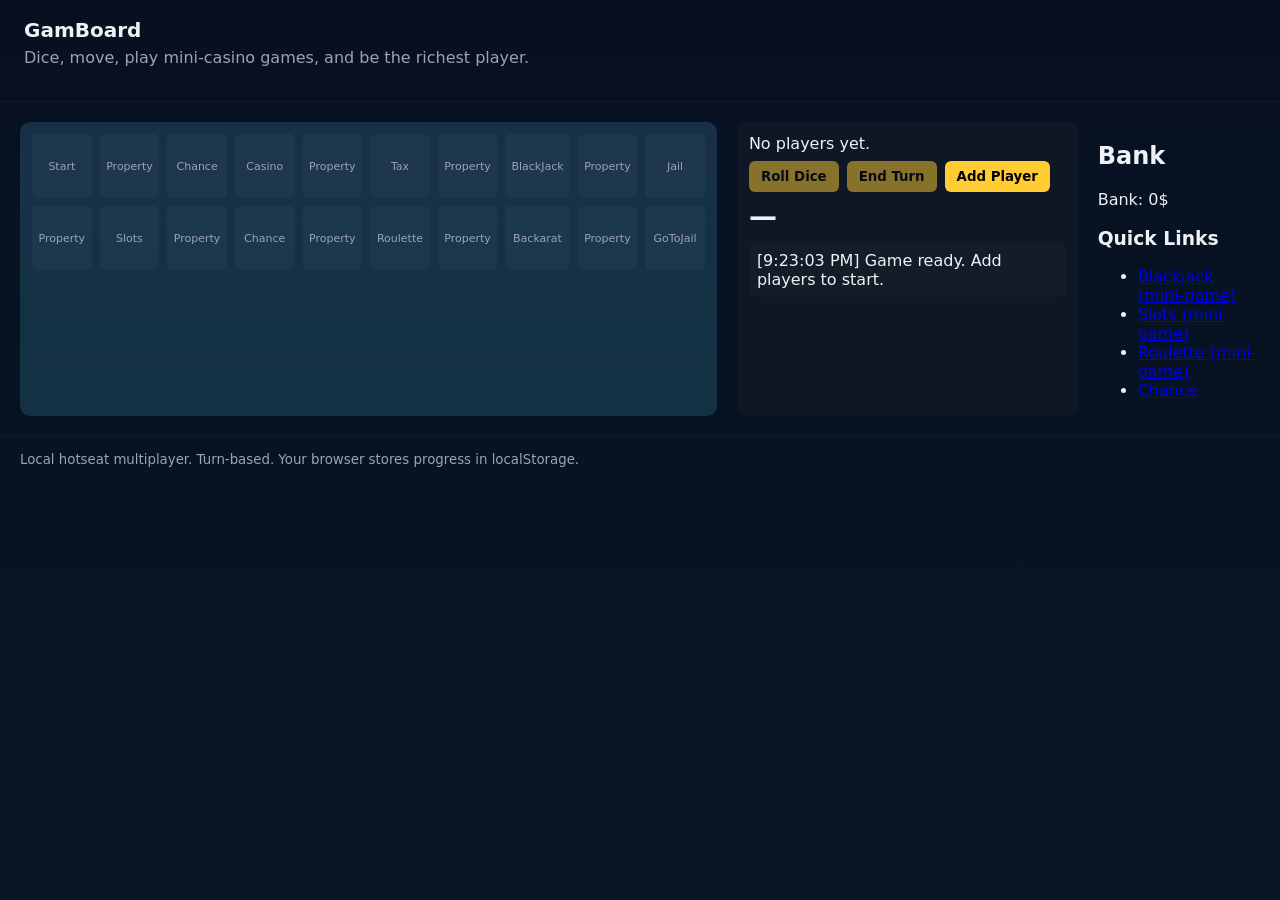
==== index.html @ 6cb4e054 "MVP: add main board, styles, game engine (hotseat), and mini-game placeholders" ====
<!doctype html>
<html lang="en">
<head>
  <meta charset="utf-8">
  <meta name="viewport" content="width=device-width,initial-scale=1">
  <title>GamBoard</title>
  <link rel="icon" href="assets/images/favicon.svg" type="image/svg+xml">
  <link rel="stylesheet" href="css/styles.css">
  <meta name="description" content="GamBoard - a dice-roll boardgame with mini-casino encounters">
  <script defer src="js/game.js"></script>
 </head>
<body>
  <header>
    <h1>GamBoard</h1>
    <p class="tag">Dice, move, play mini-casino games, and be the richest player.</p>
  </header>

  <main class="container">
    <section class="board-and-controls">
      <div id="board" class="board" aria-label="Game board"></div>

      <div class="controls">
        <div id="status" class="status">Loading game...</div>
        <div class="players" id="players"></div>
        <div class="controls-row">
          <button id="rollBtn">Roll Dice</button>
          <button id="endTurnBtn">End Turn</button>
          <button id="addPlayerBtn">Add Player</button>
        </div>
        <div class="dice" id="dice">—</div>
        <div class="log" id="log"></div>
      </div>
    </section>

    <aside class="sidebar">
      <h2>Bank</h2>
      <div id="bank">Bank: 0</div>
      <h3>Quick Links</h3>
      <ul>
        <li><a href="black-jack.html">Blackjack (mini-game)</a></li>
        <li><a href="slots.html">Slots (mini-game)</a></li>
        <li><a href="roulette.html">Roulette (mini-game)</a></li>
        <li><a href="chance.html">Chance</a></li>
      </ul>
    </aside>
  </main>

  <footer>
    <small>Local hotseat multiplayer. Turn-based. Your browser stores progress in localStorage.</small>
  </footer>
</body>
</html>
---- css/styles.css ----
:root{
  --bg:#0b1220;
  --card:#0f1724;
  --accent:#ffcc33;
  --muted:#9aa4b2;
  --white:#eef2f7;
}
*{box-sizing:border-box;font-family:Inter, system-ui, -apple-system, "Segoe UI", Roboto, "Helvetica Neue", Arial}
html,body{height:100%;margin:0;background:linear-gradient(180deg,#061021 0%, #081623 100%);color:var(--white)}
header{padding:18px 24px;border-bottom:1px solid rgba(255,255,255,0.04)}
header h1{margin:0;font-size:20px}
.tag{color:var(--muted);margin-top:6px}
.container{display:flex;gap:20px;padding:20px}
.board-and-controls{flex:1;display:flex;gap:20px}
.board{background:linear-gradient(180deg,#183047,#123243);padding:12px;border-radius:10px;display:grid;grid-template-columns:repeat(10,1fr);grid-auto-rows:64px;gap:8px;align-content:start}
.board .cell{background:rgba(255,255,255,0.03);border-radius:6px;padding:6px;position:relative;display:flex;flex-direction:column;justify-content:center;align-items:center}
.board .cell .label{font-size:11px;color:var(--muted);text-align:center}
.controls{width:360px;background:var(--card);padding:12px;border-radius:8px}
.controls .players{display:flex;flex-direction:column;gap:8px;margin-bottom:8px}
.player{display:flex;justify-content:space-between;padding:8px;border-radius:6px;background:rgba(255,255,255,0.02)}
.controls-row{display:flex;gap:8px;margin-bottom:8px}
button{background:var(--accent);border:none;padding:8px 12px;border-radius:6px;color:#000;font-weight:600;cursor:pointer}
button:disabled{opacity:0.5;cursor:not-allowed}
.dice{font-size:28px;font-weight:700;margin-top:8px}
.log{margin-top:10px;background:rgba(255,255,255,0.02);padding:8px;border-radius:6px;max-height:120px;overflow:auto}
.sidebar{width:220px}
footer{padding:12px 20px;color:var(--muted);border-top:1px solid rgba(255,255,255,0.03)}

.token{position:absolute;width:14px;height:14px;border-radius:50%;box-shadow:0 1px 0 rgba(0,0,0,0.6);}

.token.p0{background:#ff7b7b}
.token.p1{background:#7bc8ff}
.token.p2{background:#ffdf7b}
.token.p3{background:#b7ff9b}

@media (max-width:900px){.container{flex-direction:column}.sidebar{width:100%}}
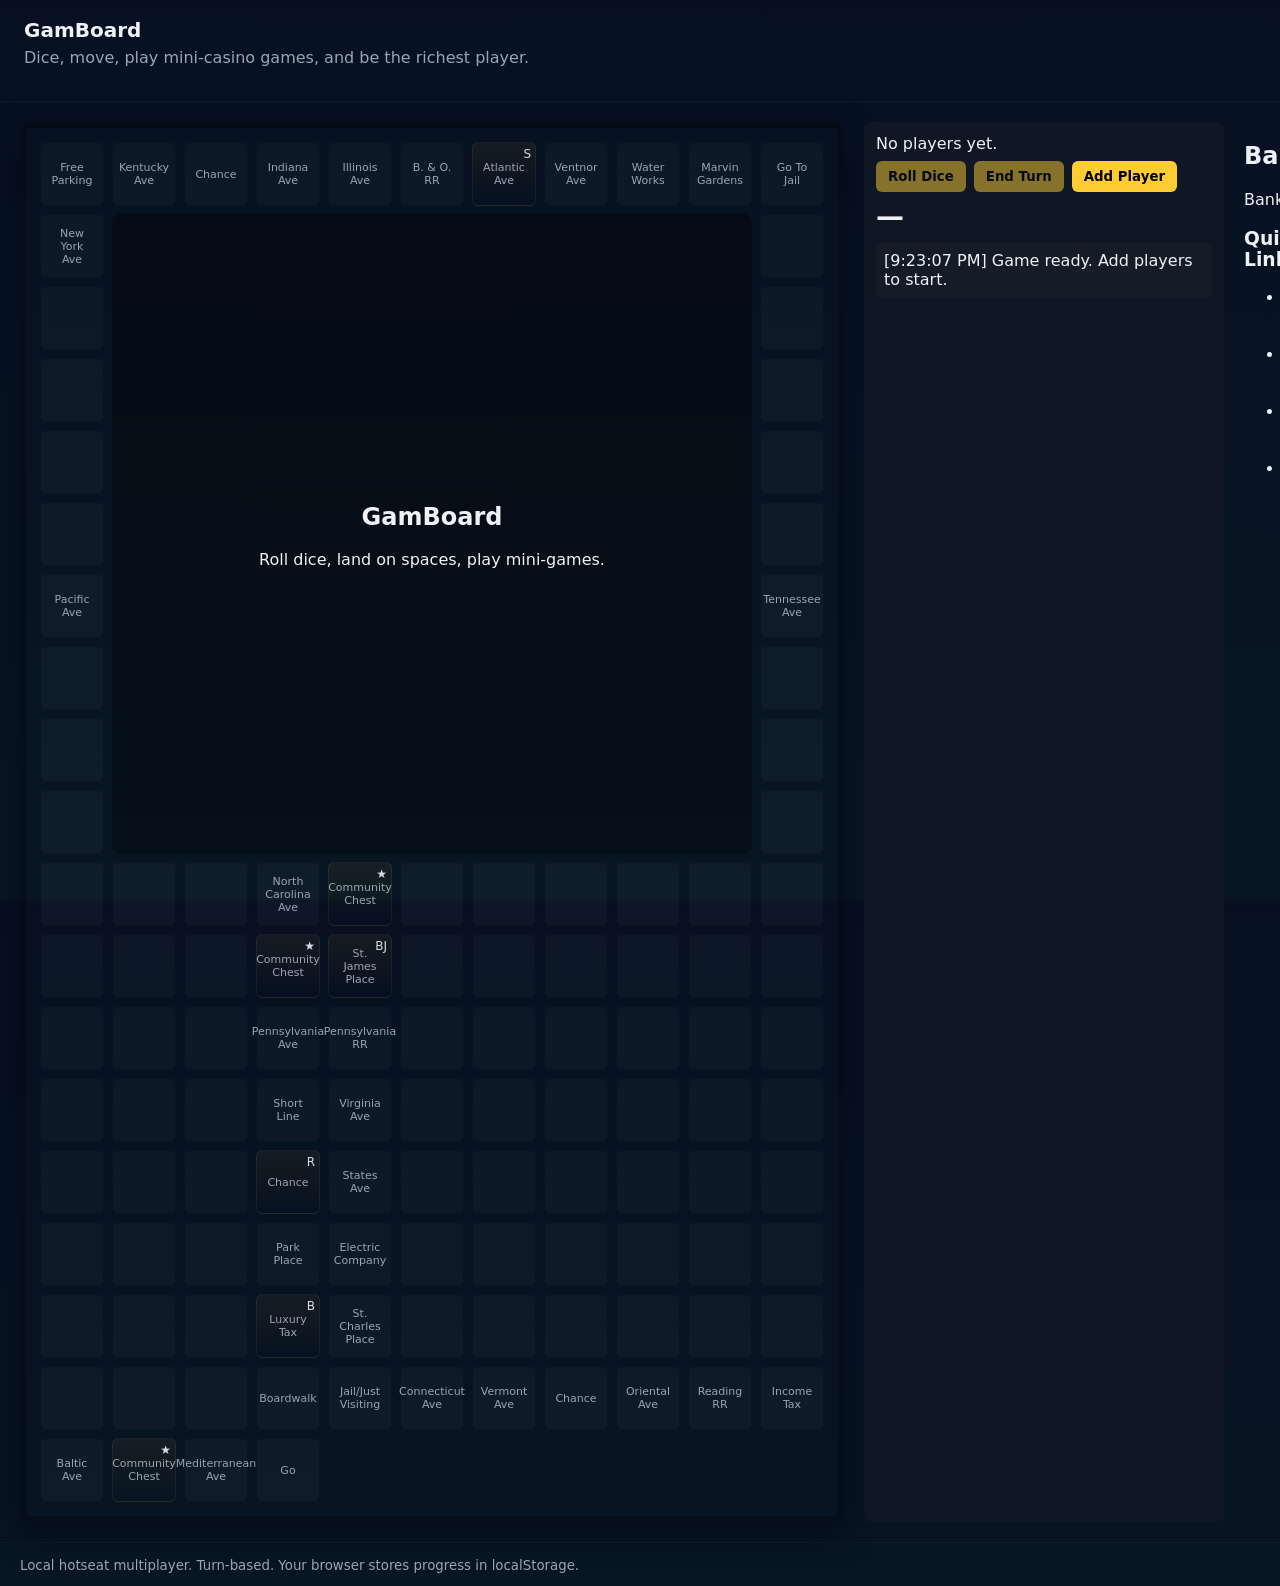
==== commit b3833a41: "UX: confirmation modal before mini-game, visual tile markers, and auto-return/auto-advance flow" ====
--- a/index.html
+++ b/index.html
@@ -45,6 +45,19 @@
     </aside>
   </main>
 
+  <!-- Confirmation modal for entering mini-games -->
+  <div id="miniConfirm" class="modal" role="dialog" aria-hidden="true">
+    <div class="modal-backdrop"></div>
+    <div class="modal-panel" role="document">
+      <h3 id="modalTitle">Enter mini-game?</h3>
+      <p id="modalBody">Do you want to enter the mini-game?</p>
+      <div style="display:flex;gap:12px;justify-content:center;margin-top:12px">
+        <button id="modalConfirm">Yes, enter</button>
+        <button id="modalCancel">No, stay</button>
+      </div>
+    </div>
+  </div>
+
   <footer>
     <small>Local hotseat multiplayer. Turn-based. Your browser stores progress in localStorage.</small>
   </footer>
--- a/css/styles.css
+++ b/css/styles.css
@@ -12,8 +12,8 @@
 .tag{color:var(--muted);margin-top:6px}
 .container{display:flex;gap:20px;padding:20px}
 .board-and-controls{flex:1;display:flex;gap:20px}
-.board{background:linear-gradient(180deg,#183047,#123243);padding:12px;border-radius:10px;display:grid;grid-template-columns:repeat(10,1fr);grid-auto-rows:64px;gap:8px;align-content:start}
-.board .cell{background:rgba(255,255,255,0.03);border-radius:6px;padding:6px;position:relative;display:flex;flex-direction:column;justify-content:center;align-items:center}
+.board{background:linear-gradient(180deg,#183047,#123243);padding:12px;border-radius:10px;display:grid;grid-template-columns:repeat(11,64px);grid-auto-rows:64px;gap:8px;align-content:start;justify-content:center}
+.board .cell{background:rgba(255,255,255,0.03);border-radius:6px;padding:6px;position:relative;display:flex;flex-direction:column;justify-content:center;align-items:center;width:64px;height:64px}
 .board .cell .label{font-size:11px;color:var(--muted);text-align:center}
 .controls{width:360px;background:var(--card);padding:12px;border-radius:8px}
 .controls .players{display:flex;flex-direction:column;gap:8px;margin-bottom:8px}
@@ -34,3 +34,48 @@
 .token.p3{background:#b7ff9b}
 
 @media (max-width:900px){.container{flex-direction:column}.sidebar{width:100%}}
+
+.board{min-height:760px;border:6px solid rgba(0,0,0,0.3);box-shadow:0 8px 30px rgba(2,6,23,0.6);padding:14px;background-image:url('../assets/images/template.png');background-position:center;background-size:cover}
+.cell{width:64px;height:64px;display:flex;flex-direction:column;justify-content:center;align-items:center;transition:transform 240ms ease, box-shadow 240ms ease;border:1px solid rgba(0,0,0,0.25)}
+.cell:hover{transform:translateY(-6px);box-shadow:0 8px 16px rgba(0,0,0,0.45)}
+.cell .label{font-size:12px;color:var(--muted);text-align:center;padding:2px}
+.player.active{outline:2px solid var(--accent);background:linear-gradient(90deg,rgba(255,204,51,0.12),transparent)}
+
+.token{transition:transform 360ms cubic-bezier(.2,.9,.2,1),opacity 260ms ease;opacity:0;transform:scale(0.6) translateY(-6px)}
+.token.appear{opacity:1;transform:scale(1) translateY(0)}
+
+/* card visuals used by mini-games */
+.card{display:inline-block;background:#fff;color:#111;padding:6px 10px;border-radius:8px;margin-right:6px;font-weight:700;box-shadow:0 4px 10px rgba(0,0,0,0.25);transform:translateY(-16px);opacity:0}
+.card.dealt{animation:deal 320ms forwards}
+@keyframes deal{to{transform:none;opacity:1}}
+
+/* slots reels */
+.reel{font-size:48px;min-width:56px;text-align:center}
+.reel.spin{animation:reelspin 600ms cubic-bezier(.2,.8,.2,1)}
+@keyframes reelspin{from{transform:translateY(-20px);opacity:0}to{transform:none;opacity:1}}
+
+/* roulette wheel */
+.wheelInner{display:inline-block;padding:18px 28px;border-radius:999px;background:linear-gradient(180deg,#222,#111);color:var(--accent);box-shadow:0 8px 20px rgba(0,0,0,0.6);transform:rotate(0deg)}
+.wheelInner.spin{transition:transform 900ms cubic-bezier(.2,.7,.2,1);transform:rotate(1080deg)}
+
+/* result highlights */
+.result-win{color:#9be79b}
+.result-lose{color:#ff9b9b}
+
+/* center panel overlay */
+.board-center{background:linear-gradient(180deg,rgba(0,0,0,0.35),rgba(0,0,0,0.28));border-radius:8px;display:flex;align-items:center;justify-content:center;color:var(--white);text-align:center;padding:18px}
+.board-center .center-inner{max-width:420px}
+
+/* mini-game tile visuals */
+.cell.perimeter.tile-mini{background:linear-gradient(180deg,rgba(255,204,51,0.06),rgba(0,0,0,0.02));border:1px solid rgba(255,204,51,0.08)}
+.cell.perimeter.tile-casino{background:linear-gradient(180deg,rgba(123,201,255,0.06),rgba(0,0,0,0.02));border:1px dashed rgba(123,201,255,0.08)}
+.cell.perimeter .mini-icon{position:absolute;right:4px;top:4px;font-size:12px;opacity:0.9}
+
+/* modal */
+.modal{position:fixed;inset:0;display:none;align-items:center;justify-content:center;z-index:1200}
+.modal[aria-hidden="false"]{display:flex}
+.modal-backdrop{position:absolute;inset:0;background:rgba(0,0,0,0.6)}
+.modal-panel{position:relative;background:var(--card);padding:18px;border-radius:10px;max-width:420px;color:var(--white);box-shadow:0 10px 40px rgba(0,0,0,0.6);z-index:2}
+.modal-panel h3{margin:0 0 8px 0}
+.modal-panel p{margin:0;color:var(--muted)}
+
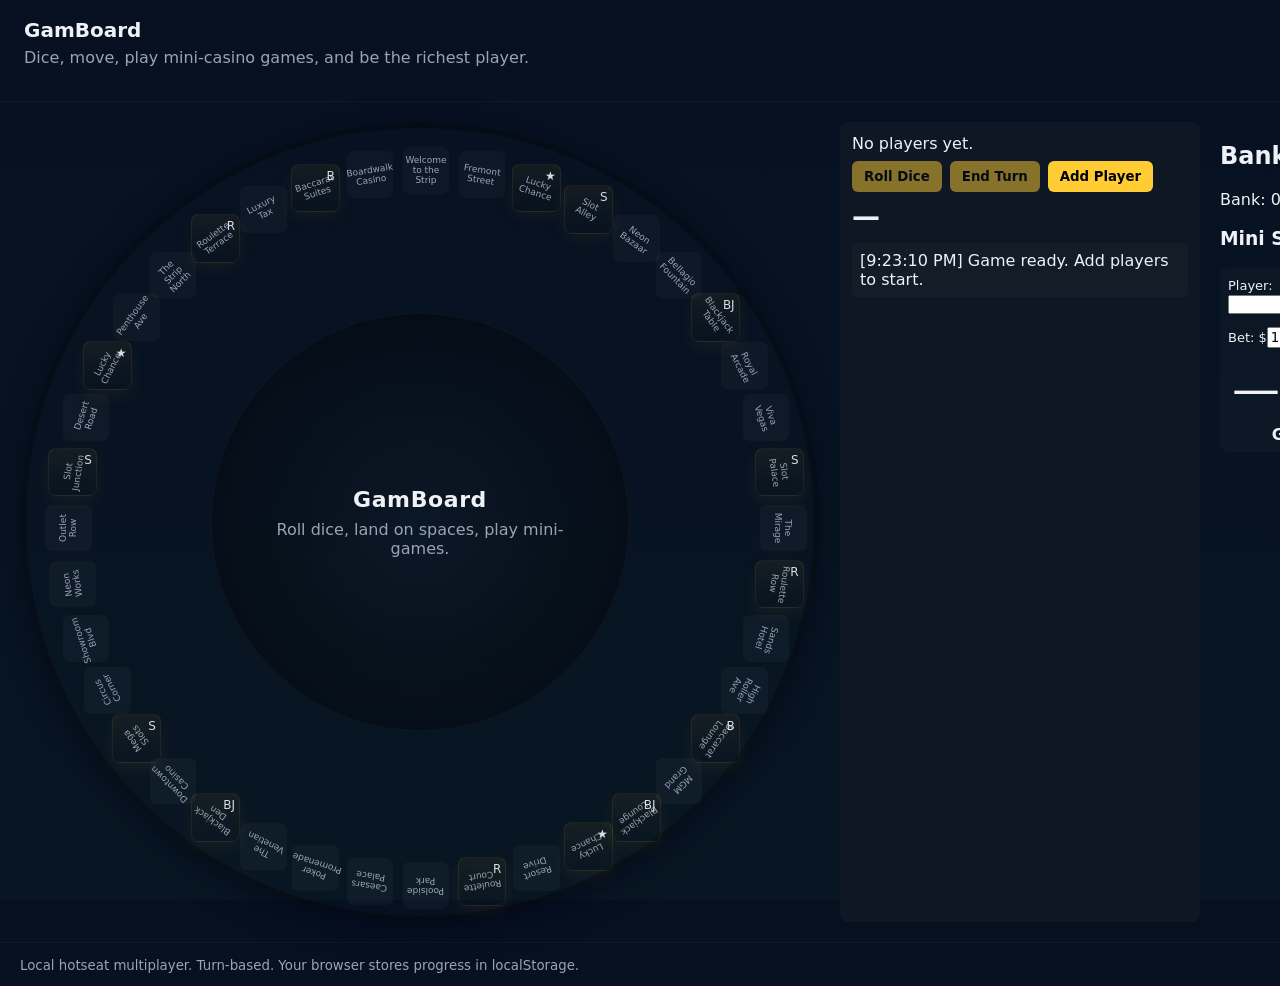
==== commit 6a7d6594: "UX: polish main board — neon casino tiles, center panel, tooltips, sidebar slots, token polish" ====
--- a/index.html
+++ b/index.html
@@ -35,13 +35,24 @@
     <aside class="sidebar">
       <h2>Bank</h2>
       <div id="bank">Bank: 0</div>
-      <h3>Quick Links</h3>
-      <ul>
-        <li><a href="black-jack.html">Blackjack (mini-game)</a></li>
-        <li><a href="slots.html">Slots (mini-game)</a></li>
-        <li><a href="roulette.html">Roulette (mini-game)</a></li>
-        <li><a href="chance.html">Chance</a></li>
-      </ul>
+      <h3>Mini Slots</h3>
+      <div id="sidebarSlots" style="padding:8px;background:rgba(255,255,255,0.02);border-radius:8px">
+        <div id="sidebarPlayerWrap" style="margin-bottom:8px">
+          <label style="font-size:13px">Player: 
+            <select id="sidebarPlayer" style="width:140px"></select>
+          </label>
+        </div>
+        <div style="display:flex;gap:8px;align-items:center;margin-bottom:8px">
+          <label style="font-size:13px">Bet: $<input id="sidebarBet" type="number" min="1" value="10" style="width:80px"></label>
+          <button id="sidebarSpin">Spin</button>
+        </div>
+        <div style="display:flex;gap:8px;align-items:center;justify-content:center;font-size:26px;margin-bottom:8px">
+          <div id="sbR0" class="reel">—</div>
+          <div id="sbR1" class="reel">—</div>
+          <div id="sbR2" class="reel">—</div>
+        </div>
+        <div id="sidebarPayout" style="font-weight:700;text-align:center">Good luck!</div>
+      </div>
     </aside>
   </main>
 
@@ -58,6 +69,19 @@
     </div>
   </div>
 
+  <!-- Game over modal -->
+  <div id="gameOverModal" class="modal" role="dialog" aria-hidden="true">
+    <div class="modal-backdrop"></div>
+    <div class="modal-panel" role="document">
+      <h3 id="gameOverTitle">Game Over</h3>
+      <p id="gameOverBody">Player X has lost all their money.</p>
+      <div style="display:flex;gap:12px;justify-content:center;margin-top:12px">
+        <button id="gameOverReset">Reset Game</button>
+        <button id="gameOverClose">Close</button>
+      </div>
+    </div>
+  </div>
+
   <footer>
     <small>Local hotseat multiplayer. Turn-based. Your browser stores progress in localStorage.</small>
   </footer>
--- a/css/styles.css
+++ b/css/styles.css
@@ -12,8 +12,8 @@
 .tag{color:var(--muted);margin-top:6px}
 .container{display:flex;gap:20px;padding:20px}
 .board-and-controls{flex:1;display:flex;gap:20px}
-.board{background:linear-gradient(180deg,#183047,#123243);padding:12px;border-radius:10px;display:grid;grid-template-columns:repeat(11,64px);grid-auto-rows:64px;gap:8px;align-content:start;justify-content:center}
-.board .cell{background:rgba(255,255,255,0.03);border-radius:6px;padding:6px;position:relative;display:flex;flex-direction:column;justify-content:center;align-items:center;width:64px;height:64px}
+.board{background:linear-gradient(180deg,#183047,#123243);padding:12px;border-radius:50%;position:relative;width:760px;height:760px;margin:0 auto;display:block;box-sizing:content-box}
+.board .cell{background:rgba(255,255,255,0.03);border-radius:8px;padding:6px;position:absolute;display:flex;flex-direction:column;justify-content:center;align-items:center;width:84px;height:84px}
 .board .cell .label{font-size:11px;color:var(--muted);text-align:center}
 .controls{width:360px;background:var(--card);padding:12px;border-radius:8px}
 .controls .players{display:flex;flex-direction:column;gap:8px;margin-bottom:8px}
@@ -26,12 +26,14 @@
 .sidebar{width:220px}
 footer{padding:12px 20px;color:var(--muted);border-top:1px solid rgba(255,255,255,0.03)}
 
-.token{position:absolute;width:14px;height:14px;border-radius:50%;box-shadow:0 1px 0 rgba(0,0,0,0.6);}
+.token{position:absolute;display:flex;align-items:center;justify-content:center;width:18px;height:18px;border-radius:50%;box-shadow:0 1px 0 rgba(0,0,0,0.6)}
 
-.token.p0{background:#ff7b7b}
-.token.p1{background:#7bc8ff}
-.token.p2{background:#ffdf7b}
-.token.p3{background:#b7ff9b}
+.token .token-inner{width:100%;height:100%;border-radius:50%;display:block;transform-origin:center center;transition:transform 220ms ease}
+
+.token.p0 .token-inner{background:#ff7b7b}
+.token.p1 .token-inner{background:#7bc8ff}
+.token.p2 .token-inner{background:#ffdf7b}
+.token.p3 .token-inner{background:#b7ff9b}
 
 @media (max-width:900px){.container{flex-direction:column}.sidebar{width:100%}}
 
@@ -41,8 +43,10 @@
 .cell .label{font-size:12px;color:var(--muted);text-align:center;padding:2px}
 .player.active{outline:2px solid var(--accent);background:linear-gradient(90deg,rgba(255,204,51,0.12),transparent)}
 
-.token{transition:transform 360ms cubic-bezier(.2,.9,.2,1),opacity 260ms ease;opacity:0;transform:scale(0.6) translateY(-6px)}
-.token.appear{opacity:1;transform:scale(1) translateY(0)}
+.token{transition:opacity 260ms ease;opacity:0;position:absolute;display:flex;align-items:center;justify-content:center}
+.token.appear{opacity:1}
+.token.bob{animation:bob 600ms ease 1}
+@keyframes bob{0%{transform:translateY(0)}50%{transform:translateY(-8px)}100%{transform:translateY(0)}}
 
 /* card visuals used by mini-games */
 .card{display:inline-block;background:#fff;color:#111;padding:6px 10px;border-radius:8px;margin-right:6px;font-weight:700;box-shadow:0 4px 10px rgba(0,0,0,0.25);transform:translateY(-16px);opacity:0}
@@ -63,13 +67,50 @@
 .result-lose{color:#ff9b9b}
 
 /* center panel overlay */
-.board-center{background:linear-gradient(180deg,rgba(0,0,0,0.35),rgba(0,0,0,0.28));border-radius:8px;display:flex;align-items:center;justify-content:center;color:var(--white);text-align:center;padding:18px}
-.board-center .center-inner{max-width:420px}
+.board-center{position:absolute;left:50%;top:50%;width:420px;height:420px;transform:translate(-50%,-50%);background:linear-gradient(180deg,rgba(0,0,0,0.35),rgba(0,0,0,0.28));border-radius:50%;display:flex;align-items:center;justify-content:center;color:var(--white);text-align:center;padding:18px}
+.board-center .center-inner{max-width:320px}
+
+/* Responsive: scale board on smaller screens */
+@media (max-width:900px){
+  .board{width:90vw;height:90vw}
+  .board .cell{width:calc(90vw / 9);height:calc(90vw / 9)}
+  .board-center{width:60vw;height:60vw}
+}
 
 /* mini-game tile visuals */
 .cell.perimeter.tile-mini{background:linear-gradient(180deg,rgba(255,204,51,0.06),rgba(0,0,0,0.02));border:1px solid rgba(255,204,51,0.08)}
 .cell.perimeter.tile-casino{background:linear-gradient(180deg,rgba(123,201,255,0.06),rgba(0,0,0,0.02));border:1px dashed rgba(123,201,255,0.08)}
 .cell.perimeter .mini-icon{position:absolute;right:4px;top:4px;font-size:12px;opacity:0.9}
+
+/* Neon/glow variants for casino tiles */
+.cell.tile-mini{box-shadow:0 6px 18px rgba(255,204,51,0.06), inset 0 -6px 18px rgba(255,204,51,0.02);}
+.cell.tile-casino{box-shadow:0 6px 18px rgba(123,201,255,0.06), inset 0 -6px 18px rgba(123,201,255,0.02);}
+.cell.tile-mini:hover, .cell.tile-casino:hover{transform:translateY(-8px) scale(1.04);box-shadow:0 18px 40px rgba(0,0,0,0.55),0 0 18px rgba(255,204,51,0.16)}
+.cell.tile-casino:hover{box-shadow:0 18px 40px rgba(0,0,0,0.55),0 0 18px rgba(123,201,255,0.16)}
+.cell .label{pointer-events:none}
+
+/* tooltip for tiles */
+.tile-tooltip{position:absolute;padding:8px 10px;background:rgba(10,12,18,0.95);color:var(--white);border-radius:8px;font-size:13px;box-shadow:0 10px 30px rgba(0,0,0,0.6);z-index:1500;pointer-events:none;transform:translate(-50%,-110%);white-space:nowrap}
+.tile-tooltip .mini{display:inline-block;margin-left:8px;padding:2px 6px;border-radius:6px;background:rgba(255,255,255,0.04);font-weight:700}
+
+/* center panel polish */
+.board-center{position:absolute;left:50%;top:50%;width:420px;height:420px;transform:translate(-50%,-50%);background:radial-gradient(closest-side, rgba(255,255,255,0.02), rgba(0,0,0,0.28));border-radius:50%;display:flex;align-items:center;justify-content:center;color:var(--white);text-align:center;padding:18px;border:2px solid rgba(255,255,255,0.03);backdrop-filter: blur(6px)}
+.board-center .center-inner{max-width:340px;transition:transform 360ms cubic-bezier(.2,.8,.2,1);}
+.board-center .center-inner.pulse{transform:scale(1.04)}
+.board-center h2{margin:0 0 8px 0;font-size:22px;letter-spacing:0.6px}
+.board-center p{margin:0;color:var(--muted)}
+
+/* token polish */
+.token{width:22px;height:22px;border-radius:999px;box-shadow:0 6px 14px rgba(2,6,23,0.6);transition:transform 220ms ease, opacity 260ms ease}
+.token .token-inner{box-shadow:inset 0 -4px 8px rgba(0,0,0,0.25);border:2px solid rgba(255,255,255,0.06)}
+.token.appear{transform:scale(1.12)}
+.player.active{outline:2px solid var(--accent);background:linear-gradient(90deg,rgba(255,204,51,0.12),transparent);transition:box-shadow 240ms ease, transform 220ms ease}
+.player.active .muted{color:var(--accent)}
+
+/* small responsive tweaks for tile labels to remain legible */
+@media (max-width:900px){
+  .cell .label{font-size:10px}
+}
 
 /* modal */
 .modal{position:fixed;inset:0;display:none;align-items:center;justify-content:center;z-index:1200}
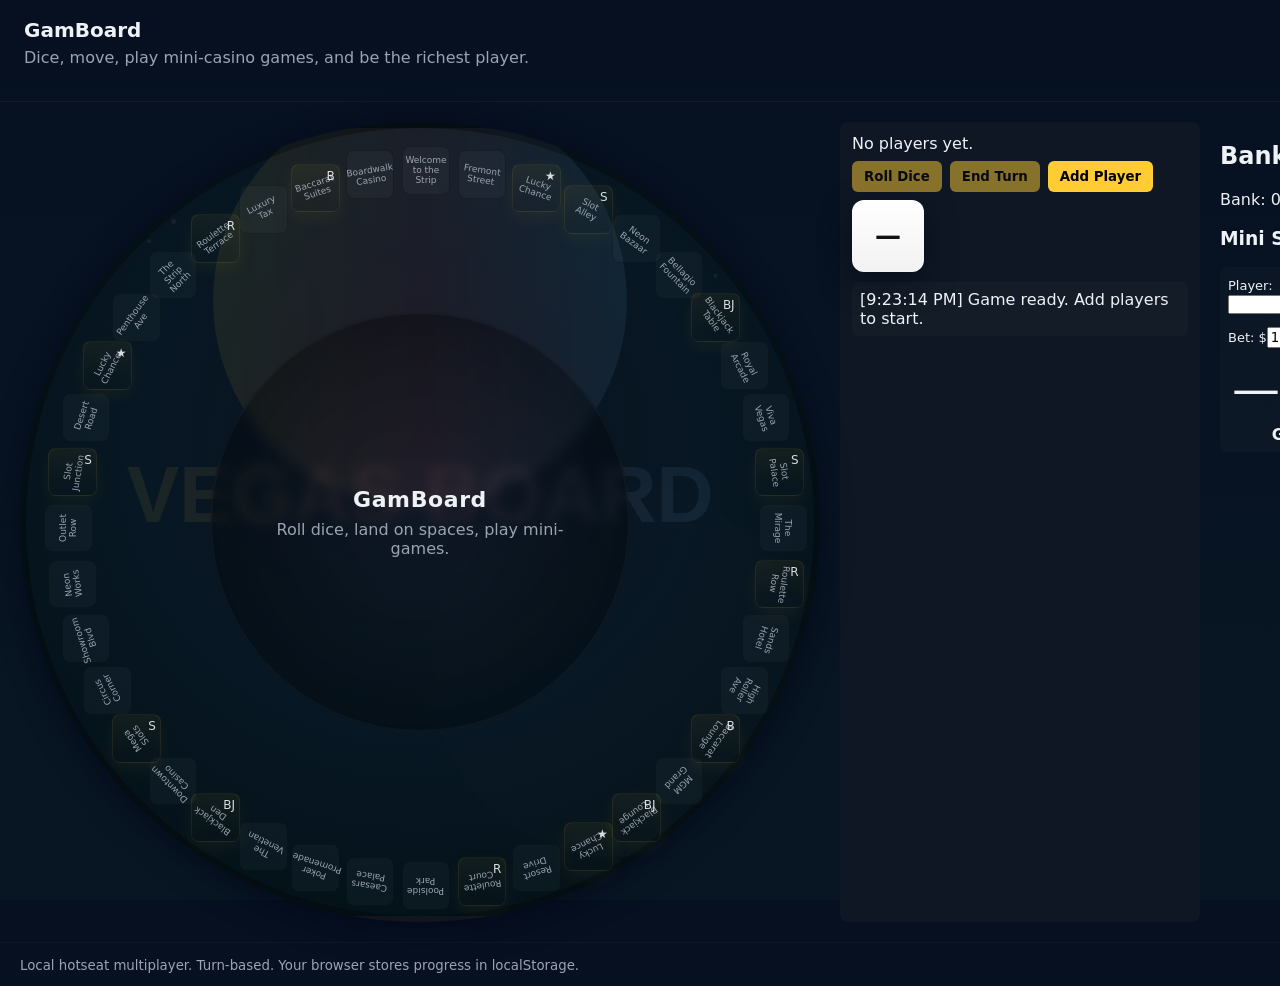
==== commit 0b3822ef: "Revert: remove browser-stored custom board background UI; use repo board background" ====
--- a/index.html
+++ b/index.html
@@ -53,6 +53,7 @@
         </div>
         <div id="sidebarPayout" style="font-weight:700;text-align:center">Good luck!</div>
       </div>
+      <!-- Board background controls removed (repo background used by default) -->
     </aside>
   </main>
 
--- a/css/styles.css
+++ b/css/styles.css
@@ -22,22 +22,25 @@
 button{background:var(--accent);border:none;padding:8px 12px;border-radius:6px;color:#000;font-weight:600;cursor:pointer}
 button:disabled{opacity:0.5;cursor:not-allowed}
 .dice{font-size:28px;font-weight:700;margin-top:8px}
+.dice{width:72px;height:72px;display:flex;align-items:center;justify-content:center;background:linear-gradient(180deg,#fff,#f2f2f2);color:#111;border-radius:12px;box-shadow:0 10px 30px rgba(2,6,23,0.6);font-size:26px;font-weight:800}
+.dice.rolling{animation:diceShake 700ms cubic-bezier(.2,.8,.2,1)}
+@keyframes diceShake{0%{transform:rotate(0) translateX(0)}25%{transform:rotate(6deg) translateX(-4px)}50%{transform:rotate(-6deg) translateX(4px)}75%{transform:rotate(4deg) translateX(-2px)}100%{transform:rotate(0) translateX(0)}}
 .log{margin-top:10px;background:rgba(255,255,255,0.02);padding:8px;border-radius:6px;max-height:120px;overflow:auto}
 .sidebar{width:220px}
 footer{padding:12px 20px;color:var(--muted);border-top:1px solid rgba(255,255,255,0.03)}
 
-.token{position:absolute;display:flex;align-items:center;justify-content:center;width:18px;height:18px;border-radius:50%;box-shadow:0 1px 0 rgba(0,0,0,0.6)}
+.token{position:absolute;display:flex;align-items:center;justify-content:center;width:32px;height:32px;border-radius:50%;box-shadow:0 2px 6px rgba(0,0,0,0.5)}
 
-.token .token-inner{width:100%;height:100%;border-radius:50%;display:block;transform-origin:center center;transition:transform 220ms ease}
+.token .token-inner{width:100%;height:100%;border-radius:50%;display:flex;align-items:center;justify-content:center;transform-origin:center center;transition:transform 220ms ease;font-weight:700;color:#fff}
 
 .token.p0 .token-inner{background:#ff7b7b}
 .token.p1 .token-inner{background:#7bc8ff}
-.token.p2 .token-inner{background:#ffdf7b}
-.token.p3 .token-inner{background:#b7ff9b}
+.token.p2 .token-inner{background:#ffdf7b;color:#111}
+.token.p3 .token-inner{background:#b7ff9b;color:#111}
 
 @media (max-width:900px){.container{flex-direction:column}.sidebar{width:100%}}
 
-.board{min-height:760px;border:6px solid rgba(0,0,0,0.3);box-shadow:0 8px 30px rgba(2,6,23,0.6);padding:14px;background-image:url('../assets/images/template.png');background-position:center;background-size:cover}
+  .board{min-height:760px;border:6px solid rgba(0,0,0,0.3);box-shadow:0 8px 30px rgba(2,6,23,0.6);padding:14px;background-image:url('../assets/images/board-bg.svg');background-position:center;background-size:cover}
 .cell{width:64px;height:64px;display:flex;flex-direction:column;justify-content:center;align-items:center;transition:transform 240ms ease, box-shadow 240ms ease;border:1px solid rgba(0,0,0,0.25)}
 .cell:hover{transform:translateY(-6px);box-shadow:0 8px 16px rgba(0,0,0,0.45)}
 .cell .label{font-size:12px;color:var(--muted);text-align:center;padding:2px}
@@ -100,12 +103,18 @@
 .board-center h2{margin:0 0 8px 0;font-size:22px;letter-spacing:0.6px}
 .board-center p{margin:0;color:var(--muted)}
 
-/* token polish */
-.token{width:22px;height:22px;border-radius:999px;box-shadow:0 6px 14px rgba(2,6,23,0.6);transition:transform 220ms ease, opacity 260ms ease}
-.token .token-inner{box-shadow:inset 0 -4px 8px rgba(0,0,0,0.25);border:2px solid rgba(255,255,255,0.06)}
-.token.appear{transform:scale(1.12)}
+.token{width:32px;height:32px;border-radius:999px;box-shadow:0 10px 26px rgba(2,6,23,0.6);transition:transform 220ms ease, opacity 260ms ease}
+.token .token-inner{box-shadow:inset 0 -6px 12px rgba(0,0,0,0.28);border:2px solid rgba(255,255,255,0.06);display:flex;align-items:center;justify-content:center;font-weight:700;color:#fff}
+.token.appear{transform:scale(1.08)}
 .player.active{outline:2px solid var(--accent);background:linear-gradient(90deg,rgba(255,204,51,0.12),transparent);transition:box-shadow 240ms ease, transform 220ms ease}
 .player.active .muted{color:var(--accent)}
+
+/* token moving state */
+.token.moving{transform:translateY(-8px) scale(1.12);box-shadow:0 18px 36px rgba(255,204,51,0.18),0 0 22px rgba(255,204,51,0.10)}
+
+/* tile pass highlight */
+.cell.passed{box-shadow:0 12px 30px rgba(255,204,51,0.12), inset 0 -6px 14px rgba(255,204,51,0.03);transform:translateY(-6px) scale(1.02)}
+.cell.target{outline:2px solid rgba(255,255,255,0.06);box-shadow:0 18px 40px rgba(255,204,51,0.12)}
 
 /* small responsive tweaks for tile labels to remain legible */
 @media (max-width:900px){
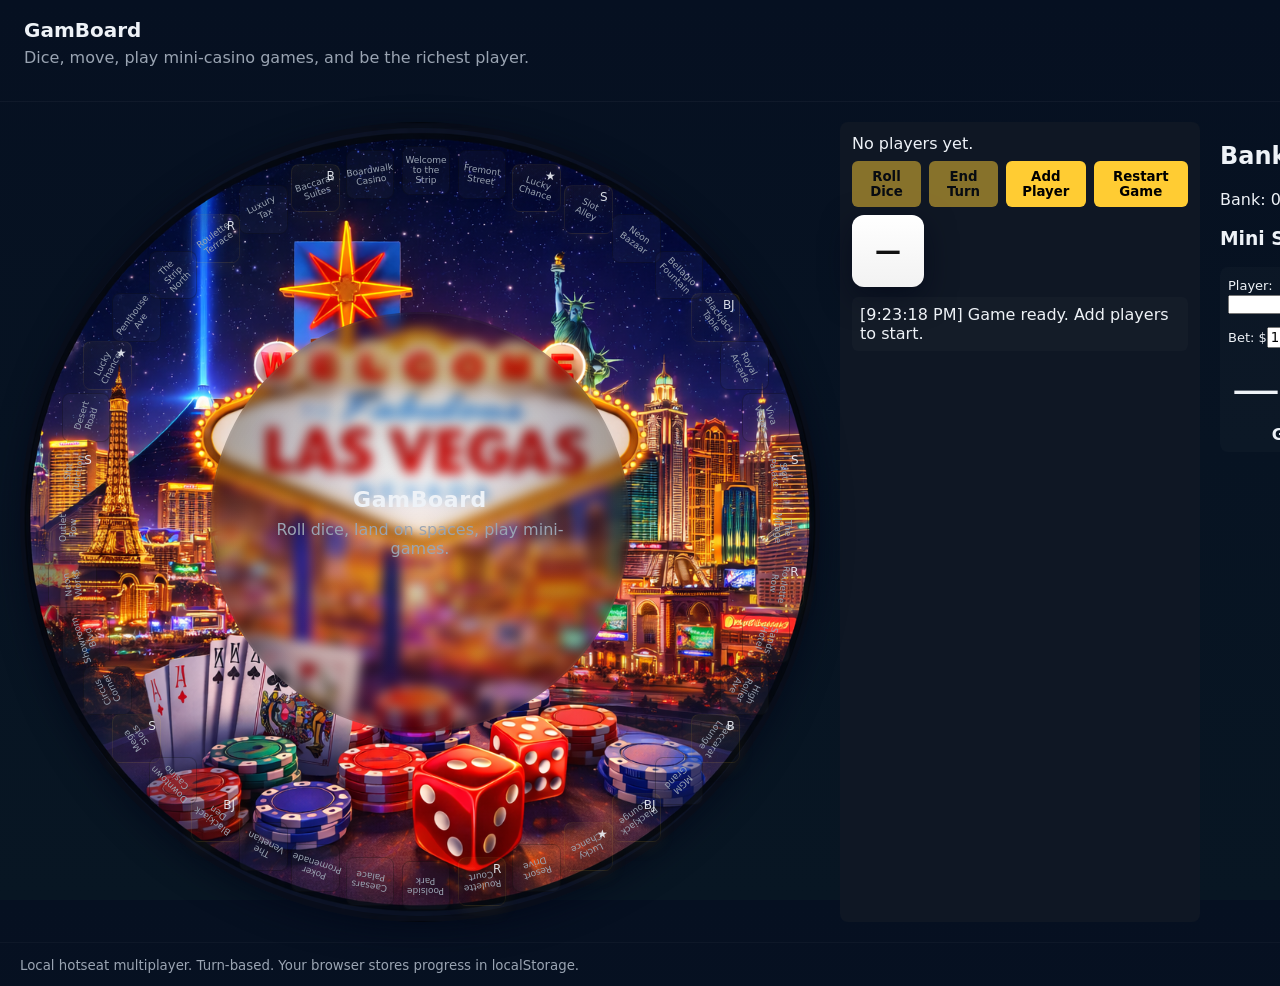
==== commit 16483bc4: "bugs" ====
--- a/index.html
+++ b/index.html
@@ -26,6 +26,7 @@
           <button id="rollBtn">Roll Dice</button>
           <button id="endTurnBtn">End Turn</button>
           <button id="addPlayerBtn">Add Player</button>
+          <button id="restartBtn">Restart Game</button>
         </div>
         <div class="dice" id="dice">—</div>
         <div class="log" id="log"></div>
@@ -83,6 +84,27 @@
     </div>
   </div>
 
+  <!-- Russian Roulette modal (1-in-6 chance wheel) -->
+  <div id="rrModal" class="modal" role="dialog" aria-hidden="true">
+    <div class="modal-backdrop"></div>
+    <div class="modal-panel" role="document">
+      <h3 id="rrTitle">Russian Roulette</h3>
+      <p id="rrBody">You cannot afford the minimum bet. Spin the wheel — 1 in 6 chance to survive and get enough to play.</p>
+      <div style="display:flex;align-items:center;justify-content:center;gap:12px;margin:14px 0;position:relative">
+        <div class="rr-wheel-wrap">
+          <div id="rrWheelRing" class="rr-wheel-ring"></div>
+          <div class="rr-wheel-center">RR</div>
+        </div>
+        <div id="rrPointer" class="rr-pointer" aria-hidden="true"></div>
+      </div>
+      <div id="rrMsg" style="text-align:center;font-weight:700;margin-bottom:8px"></div>
+      <div style="display:flex;gap:12px;justify-content:center;margin-top:8px">
+        <button id="rrSpin">Spin the Wheel</button>
+        <button id="rrClose">Cancel</button>
+      </div>
+    </div>
+  </div>
+
   <footer>
     <small>Local hotseat multiplayer. Turn-based. Your browser stores progress in localStorage.</small>
   </footer>
--- a/css/styles.css
+++ b/css/styles.css
@@ -40,7 +40,7 @@
 
 @media (max-width:900px){.container{flex-direction:column}.sidebar{width:100%}}
 
-  .board{min-height:760px;border:6px solid rgba(0,0,0,0.3);box-shadow:0 8px 30px rgba(2,6,23,0.6);padding:14px;background-image:url('../assets/images/board-bg.svg');background-position:center;background-size:cover}
+  .board{min-height:760px;border:6px solid rgba(0,0,0,0.3);box-shadow:0 8px 30px rgba(2,6,23,0.6);padding:14px;background-image:url('../assets/images/board-bg.png');background-position:center;background-size:cover}
 .cell{width:64px;height:64px;display:flex;flex-direction:column;justify-content:center;align-items:center;transition:transform 240ms ease, box-shadow 240ms ease;border:1px solid rgba(0,0,0,0.25)}
 .cell:hover{transform:translateY(-6px);box-shadow:0 8px 16px rgba(0,0,0,0.45)}
 .cell .label{font-size:12px;color:var(--muted);text-align:center;padding:2px}
@@ -64,6 +64,33 @@
 /* roulette wheel */
 .wheelInner{display:inline-block;padding:18px 28px;border-radius:999px;background:linear-gradient(180deg,#222,#111);color:var(--accent);box-shadow:0 8px 20px rgba(0,0,0,0.6);transform:rotate(0deg)}
 .wheelInner.spin{transition:transform 900ms cubic-bezier(.2,.7,.2,1);transform:rotate(1080deg)}
+
+/* Russian Roulette wheel */
+.rr-wheel-wrap{position:relative;display:inline-block;width:180px;height:180px}
+.rr-wheel-ring{width:100%;height:100%;border-radius:50%;overflow:hidden;box-shadow:0 8px 30px rgba(0,0,0,0.6);transition:transform 2200ms cubic-bezier(.2,.7,.2,1);}
+.rr-wheel-ring.fast{transition-duration:1400ms}
+/* 6 segments: one green (survive) and five red/gray */
+.rr-wheel-ring{background:conic-gradient(
+  #9be79b 0deg 60deg,
+  #ff9b9b 60deg 120deg,
+  #ff9b9b 120deg 180deg,
+  #cfcfcf 180deg 240deg,
+  #ff9b9b 240deg 300deg,
+  #cfcfcf 300deg 360deg
+)}
+.rr-wheel-center{position:absolute;left:50%;top:50%;transform:translate(-50%,-50%);width:64px;height:64px;border-radius:50%;background:linear-gradient(180deg,#111,#222);display:flex;align-items:center;justify-content:center;color:var(--white);font-weight:800;border:3px solid rgba(255,255,255,0.04)}
+.rr-pointer{position:absolute;left:50%;top:-6px;transform:translateX(-50%);width:0;height:0;border-left:14px solid transparent;border-right:14px solid transparent;border-bottom:20px solid var(--accent);filter:drop-shadow(0 6px 10px rgba(0,0,0,0.6));z-index:30}
+
+/* Confetti for survive */
+.rr-confetti{position:absolute;pointer-events:none;z-index:40}
+.rr-confetti span{position:absolute;font-size:20px;opacity:0;transform:translateY(0) scale(0.8);animation:rrConfetti 900ms forwards}
+@keyframes rrConfetti{0%{opacity:1;transform:translateY(0) scale(0.9)}100%{opacity:0;transform:translateY(-140px) scale(1.1)}}
+
+/* smaller wheel for narrow screens */
+@media (max-width:600px){
+  .rr-wheel-wrap{width:140px;height:140px}
+  .rr-wheel-center{width:52px;height:52px}
+}
 
 /* result highlights */
 .result-win{color:#9be79b}
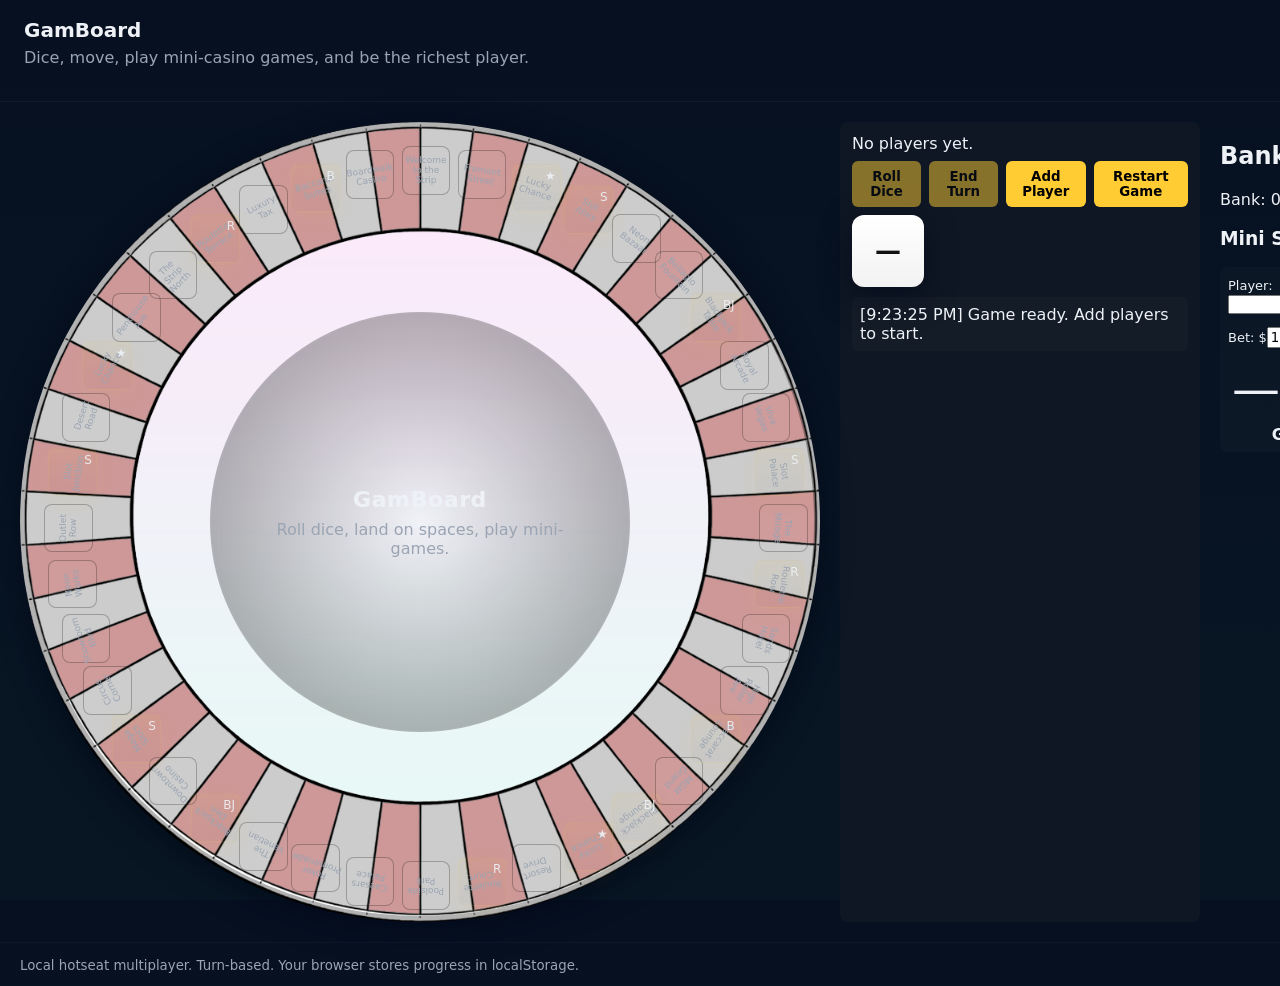
==== commit 6b5c92c1: "Added emojis" ====
--- a/index.html
+++ b/index.html
@@ -10,103 +10,139 @@
   <script defer src="js/game.js"></script>
  </head>
 <body>
-  <header>
-    <h1>GamBoard</h1>
-    <p class="tag">Dice, move, play mini-casino games, and be the richest player.</p>
-  </header>
+    <header>
+        <h1>GamBoard</h1>
+        <p class="tag">Dice, move, play mini-casino games, and be the richest player.</p>
+    </header>
 
-  <main class="container">
-    <section class="board-and-controls">
-      <div id="board" class="board" aria-label="Game board"></div>
+    <main class="container">
+        <section class="board-and-controls">
+            <div id="board" class="board" aria-label="Game board"></div>
 
-      <div class="controls">
-        <div id="status" class="status">Loading game...</div>
-        <div class="players" id="players"></div>
-        <div class="controls-row">
-          <button id="rollBtn">Roll Dice</button>
-          <button id="endTurnBtn">End Turn</button>
-          <button id="addPlayerBtn">Add Player</button>
-          <button id="restartBtn">Restart Game</button>
+            <div class="controls">
+                <div id="status" class="status">Loading game...</div>
+                <div class="players" id="players"></div>
+                <div class="controls-row">
+                    <button id="rollBtn">Roll Dice</button>
+                    <button id="endTurnBtn">End Turn</button>
+                    <button id="addPlayerBtn">Add Player</button>
+                    <button id="restartBtn">Restart Game</button>
+                </div>
+                <div class="dice" id="dice">—</div>
+                <div class="log" id="log"></div>
+            </div>
+        </section>
+
+        <aside class="sidebar">
+            <h2>Bank</h2>
+            <div id="bank">Bank: 0</div>
+            <h3>Mini Slots</h3>
+            <div id="sidebarSlots" style="padding:8px;background:rgba(255,255,255,0.02);border-radius:8px">
+                <div id="sidebarPlayerWrap" style="margin-bottom:8px">
+                    <label style="font-size:13px">
+                        Player:
+                        <select id="sidebarPlayer" style="width:140px"></select>
+                    </label>
+                </div>
+                <div style="display:flex;gap:8px;align-items:center;margin-bottom:8px">
+                    <label style="font-size:13px">Bet: $<input id="sidebarBet" type="number" min="1" value="10" style="width:80px"></label>
+                    <button id="sidebarSpin">Spin</button>
+                </div>
+                <div style="display:flex;gap:8px;align-items:center;justify-content:center;font-size:26px;margin-bottom:8px">
+                    <div id="sbR0" class="reel">—</div>
+                    <div id="sbR1" class="reel">—</div>
+                    <div id="sbR2" class="reel">—</div>
+                </div>
+                <div id="sidebarPayout" style="font-weight:700;text-align:center">Good luck!</div>
+            </div>
+            <!-- Board background controls removed (repo background used by default) -->
+        </aside>
+    </main>
+
+    <!-- Confirmation modal for entering mini-games -->
+    <div id="miniConfirm" class="modal" role="dialog" aria-hidden="true">
+        <div class="modal-backdrop"></div>
+        <div class="modal-panel" role="document">
+            <h3 id="modalTitle">Enter mini-game?</h3>
+            <p id="modalBody">Do you want to enter the mini-game?</p>
+            <div style="display:flex;gap:12px;justify-content:center;margin-top:12px">
+                <button id="modalConfirm">Yes, enter</button>
+                <button id="modalCancel">No, stay</button>
+            </div>
         </div>
-        <div class="dice" id="dice">—</div>
-        <div class="log" id="log"></div>
-      </div>
-    </section>
+    </div>
 
-    <aside class="sidebar">
-      <h2>Bank</h2>
-      <div id="bank">Bank: 0</div>
-      <h3>Mini Slots</h3>
-      <div id="sidebarSlots" style="padding:8px;background:rgba(255,255,255,0.02);border-radius:8px">
-        <div id="sidebarPlayerWrap" style="margin-bottom:8px">
-          <label style="font-size:13px">Player: 
-            <select id="sidebarPlayer" style="width:140px"></select>
-          </label>
+    <!-- Game over modal -->
+    <div id="gameOverModal" class="modal" role="dialog" aria-hidden="true">
+        <div class="modal-backdrop"></div>
+        <div class="modal-panel" role="document">
+            <h3 id="gameOverTitle">Game Over</h3>
+            <p id="gameOverBody">Player X has lost all their money.</p>
+            <div style="display:flex;gap:12px;justify-content:center;margin-top:12px">
+                <button id="gameOverReset">Reset Game</button>
+                <button id="gameOverClose">Close</button>
+            </div>
         </div>
-        <div style="display:flex;gap:8px;align-items:center;margin-bottom:8px">
-          <label style="font-size:13px">Bet: $<input id="sidebarBet" type="number" min="1" value="10" style="width:80px"></label>
-          <button id="sidebarSpin">Spin</button>
+    </div>
+
+    <!-- Russian Roulette modal (1-in-6 chance wheel) -->
+    <div id="rrModal" class="modal" role="dialog" aria-hidden="true">
+        <div class="modal-backdrop"></div>
+        <div class="modal-panel" role="document">
+            <h3 id="rrTitle">Russian Roulette</h3>
+            <p id="rrBody">You cannot afford the minimum bet. Spin the wheel — 1 in 6 chance to survive and get enough to play.</p>
+            <div style="display:flex;align-items:center;justify-content:center;gap:12px;margin:14px 0;position:relative">
+                <div class="rr-wheel-wrap">
+                    <div id="rrWheelRing" class="rr-wheel-ring"></div>
+                    <div class="rr-wheel-center">RR</div>
+                </div>
+                <div id="rrPointer" class="rr-pointer" aria-hidden="true"></div>
+            </div>
+            <div id="rrMsg" style="text-align:center;font-weight:700;margin-bottom:8px"></div>
+            <div style="display:flex;gap:12px;justify-content:center;margin-top:8px">
+                <button id="rrSpin">Spin the Wheel</button>
+                <button id="rrClose">Cancel</button>
+            </div>
         </div>
-        <div style="display:flex;gap:8px;align-items:center;justify-content:center;font-size:26px;margin-bottom:8px">
-          <div id="sbR0" class="reel">—</div>
-          <div id="sbR1" class="reel">—</div>
-          <div id="sbR2" class="reel">—</div>
+    </div>
+    <div id="addPlayerModal" class="modal" role="dialog" aria-hidden="true">
+        <div class="modal-backdrop"></div>
+        <div class="modal-panel" role="document">
+            <h3>Add New Player</h3>
+            <div style="margin-bottom: 12px; margin-top: 12px;">
+                <label style="display:block; margin-bottom: 4px;">Player Name:</label>
+                <input type="text" id="newPlayerName" placeholder="e.g. High Roller" style="width:100%; padding: 8px; border-radius: 4px; border: 1px solid var(--muted); background: var(--bg); color: var(--white);" />
+            </div>
+            <div style="margin-bottom: 16px;">
+                <label style="display:block; margin-bottom: 4px;">Select Token:</label>
+                <div id="iconSelection" style="display: flex; gap: 8px; font-size: 28px; cursor: pointer; flex-wrap: wrap;">
+                    <span class="icon-opt selected">🐶</span>
+                    <span class="icon-opt">🐱</span>
+                    <span class="icon-opt">🦊</span>
+                    <span class="icon-opt">🐸</span>
+                    <span class="icon-opt">🐼</span>
+                    <span class="icon-opt">🦄</span>
+                    <span class="icon-opt">🤖</span>
+                    <span class="icon-opt">👽</span>
+                    <span class="icon-opt">🤠</span>
+                    <span class="icon-opt">👻</span>
+                </div>
+            </div>
+            <div style="display:flex;gap:12px;justify-content:flex-end">
+                <button id="confirmAddPlayer">Join Game</button>
+                <button id="cancelAddPlayer" style="background: var(--muted); color: #fff;">Cancel</button>
+            </div>
         </div>
-        <div id="sidebarPayout" style="font-weight:700;text-align:center">Good luck!</div>
-      </div>
-      <!-- Board background controls removed (repo background used by default) -->
-    </aside>
-  </main>
+    </div>
 
-  <!-- Confirmation modal for entering mini-games -->
-  <div id="miniConfirm" class="modal" role="dialog" aria-hidden="true">
-    <div class="modal-backdrop"></div>
-    <div class="modal-panel" role="document">
-      <h3 id="modalTitle">Enter mini-game?</h3>
-      <p id="modalBody">Do you want to enter the mini-game?</p>
-      <div style="display:flex;gap:12px;justify-content:center;margin-top:12px">
-        <button id="modalConfirm">Yes, enter</button>
-        <button id="modalCancel">No, stay</button>
-      </div>
+    <div id="turnAnnouncer" class="turn-announcer">
+        <div class="announcer-content">
+            <div id="turnIcon" class="turn-icon"></div>
+            <div id="turnName" class="turn-name"></div>
+        </div>
     </div>
-  </div>
-
-  <!-- Game over modal -->
-  <div id="gameOverModal" class="modal" role="dialog" aria-hidden="true">
-    <div class="modal-backdrop"></div>
-    <div class="modal-panel" role="document">
-      <h3 id="gameOverTitle">Game Over</h3>
-      <p id="gameOverBody">Player X has lost all their money.</p>
-      <div style="display:flex;gap:12px;justify-content:center;margin-top:12px">
-        <button id="gameOverReset">Reset Game</button>
-        <button id="gameOverClose">Close</button>
-      </div>
-    </div>
-  </div>
-
-  <!-- Russian Roulette modal (1-in-6 chance wheel) -->
-  <div id="rrModal" class="modal" role="dialog" aria-hidden="true">
-    <div class="modal-backdrop"></div>
-    <div class="modal-panel" role="document">
-      <h3 id="rrTitle">Russian Roulette</h3>
-      <p id="rrBody">You cannot afford the minimum bet. Spin the wheel — 1 in 6 chance to survive and get enough to play.</p>
-      <div style="display:flex;align-items:center;justify-content:center;gap:12px;margin:14px 0;position:relative">
-        <div class="rr-wheel-wrap">
-          <div id="rrWheelRing" class="rr-wheel-ring"></div>
-          <div class="rr-wheel-center">RR</div>
-        </div>
-        <div id="rrPointer" class="rr-pointer" aria-hidden="true"></div>
-      </div>
-      <div id="rrMsg" style="text-align:center;font-weight:700;margin-bottom:8px"></div>
-      <div style="display:flex;gap:12px;justify-content:center;margin-top:8px">
-        <button id="rrSpin">Spin the Wheel</button>
-        <button id="rrClose">Cancel</button>
-      </div>
-    </div>
-  </div>
-
-  <footer>
-    <small>Local hotseat multiplayer. Turn-based. Your browser stores progress in localStorage.</small>
-  </footer>
+    <footer>
+        <small>Local hotseat multiplayer. Turn-based. Your browser stores progress in localStorage.</small>
+    </footer>
 </body>
 </html>
--- a/css/styles.css
+++ b/css/styles.css
@@ -40,7 +40,7 @@
 
 @media (max-width:900px){.container{flex-direction:column}.sidebar{width:100%}}
 
-  .board{min-height:760px;border:6px solid rgba(0,0,0,0.3);box-shadow:0 8px 30px rgba(2,6,23,0.6);padding:14px;background-image:url('../assets/images/board-bg.png');background-position:center;background-size:cover}
+  .board{min-height:760px;border:6px solid rgba(0,0,0,0.3);box-shadow:0 8px 30px rgba(2,6,23,0.6);padding:14px;background-image:url('../assets/images/board-bg.png');background-position:center;background-size: 110%}
 .cell{width:64px;height:64px;display:flex;flex-direction:column;justify-content:center;align-items:center;transition:transform 240ms ease, box-shadow 240ms ease;border:1px solid rgba(0,0,0,0.25)}
 .cell:hover{transform:translateY(-6px);box-shadow:0 8px 16px rgba(0,0,0,0.45)}
 .cell .label{font-size:12px;color:var(--muted);text-align:center;padding:2px}
@@ -55,6 +55,10 @@
 .card{display:inline-block;background:#fff;color:#111;padding:6px 10px;border-radius:8px;margin-right:6px;font-weight:700;box-shadow:0 4px 10px rgba(0,0,0,0.25);transform:translateY(-16px);opacity:0}
 .card.dealt{animation:deal 320ms forwards}
 @keyframes deal{to{transform:none;opacity:1}}
+
+/* card back (face-down) */
+.card.back{background:repeating-linear-gradient(45deg,#222 0,#222 6px,#2a2a2a 6px,#2a2a2a 12px);color:transparent;border:2px solid rgba(255,255,255,0.02);box-shadow:inset 0 -6px 12px rgba(0,0,0,0.4);position:relative}
+.card.back::after{content:'?';position:absolute;left:50%;top:50%;transform:translate(-50%,-50%);color:var(--muted);font-weight:800}
 
 /* slots reels */
 .reel{font-size:48px;min-width:56px;text-align:center}
@@ -128,7 +132,7 @@
 .board-center .center-inner{max-width:340px;transition:transform 360ms cubic-bezier(.2,.8,.2,1);}
 .board-center .center-inner.pulse{transform:scale(1.04)}
 .board-center h2{margin:0 0 8px 0;font-size:22px;letter-spacing:0.6px}
-.board-center p{margin:0;color:var(--muted)}
+.board-center p{margin:0;color:var(--muted)}`
 
 .token{width:32px;height:32px;border-radius:999px;box-shadow:0 10px 26px rgba(2,6,23,0.6);transition:transform 220ms ease, opacity 260ms ease}
 .token .token-inner{box-shadow:inset 0 -6px 12px rgba(0,0,0,0.28);border:2px solid rgba(255,255,255,0.06);display:flex;align-items:center;justify-content:center;font-weight:700;color:#fff}
@@ -156,3 +160,82 @@
 .modal-panel h3{margin:0 0 8px 0}
 .modal-panel p{margin:0;color:var(--muted)}
 
+/* Player Icons */
+.player-icon {
+    font-size: 20px;
+    margin-right: 8px;
+    vertical-align: middle;
+}
+
+.icon-opt {
+    padding: 4px;
+    border-radius: 8px;
+    border: 2px solid transparent;
+    transition: all 0.2s ease;
+    user-select: none;
+}
+
+    .icon-opt.selected {
+        border-color: var(--accent);
+        background: rgba(255, 204, 51, 0.2);
+        transform: scale(1.15);
+    }
+
+    .icon-opt:hover {
+        transform: scale(1.1);
+    }
+
+/* Turn Announcer */
+.turn-announcer {
+    position: fixed;
+    inset: 0;
+    pointer-events: none;
+    z-index: 2000;
+    display: flex;
+    align-items: center;
+    justify-content: center;
+    opacity: 0;
+    transition: opacity 0.3s ease;
+}
+
+    .turn-announcer.show {
+        opacity: 1;
+    }
+
+.announcer-content {
+    background: rgba(11, 18, 32, 0.95);
+    border: 2px solid var(--accent);
+    padding: 40px 80px;
+    border-radius: 20px;
+    text-align: center;
+    transform: scale(0.5);
+    transition: transform 0.4s cubic-bezier(0.175, 0.885, 0.32, 1.275);
+    box-shadow: 0 10px 50px rgba(0,0,0,0.8);
+    backdrop-filter: blur(8px);
+}
+
+.turn-announcer.show .announcer-content {
+    transform: scale(1);
+}
+
+.turn-icon {
+    font-size: 80px;
+    margin-bottom: 16px;
+    animation: popBounce 1s infinite alternate;
+}
+
+.turn-name {
+    font-size: 32px;
+    font-weight: 800;
+    color: var(--white);
+}
+
+@keyframes popBounce {
+    0% {
+        transform: translateY(0) scale(1);
+    }
+
+    100% {
+        transform: translateY(-12px) scale(1.05);
+    }
+}
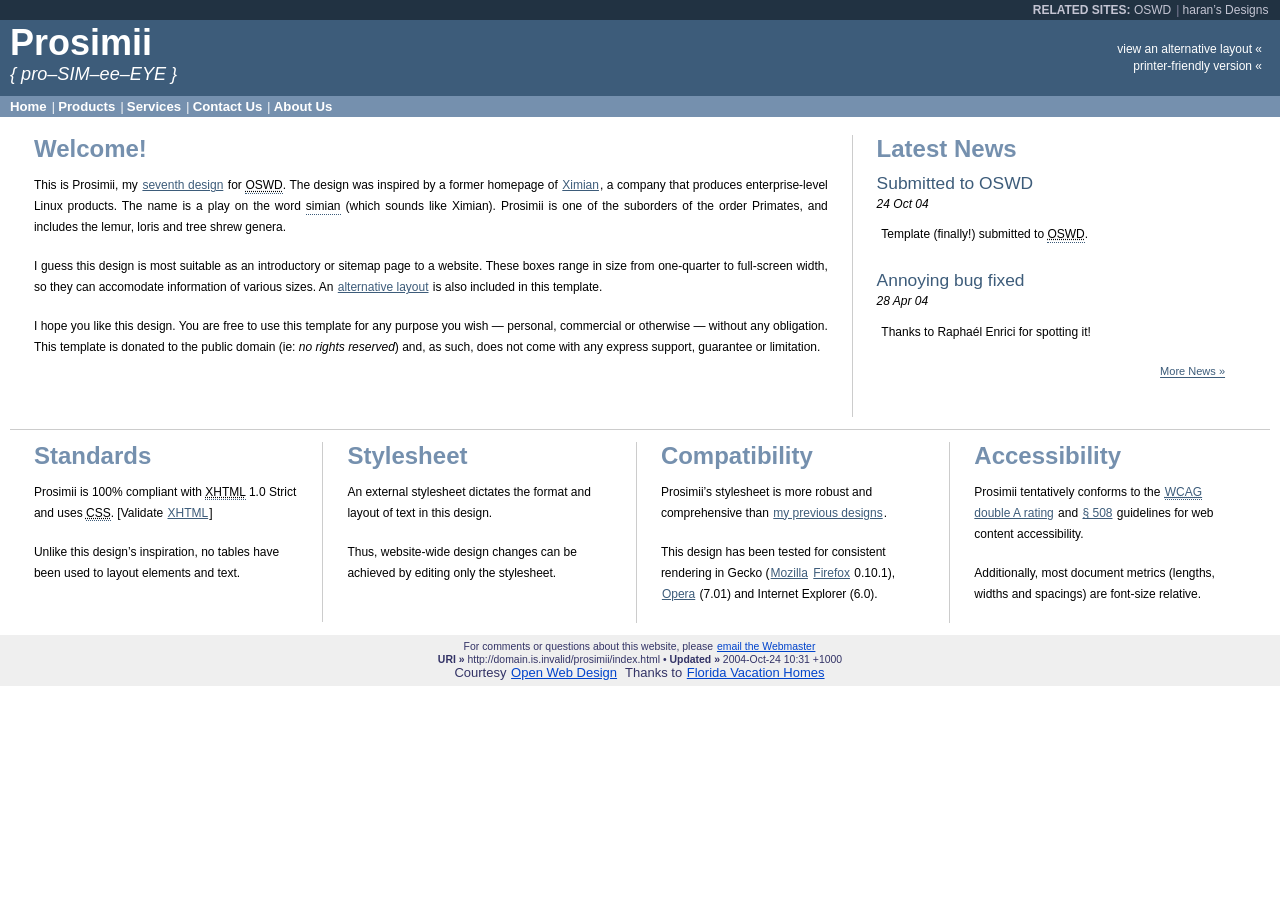
==== commit 690ff7ae: "start" ====
--- a/index.html
+++ b/index.html
@@ -1,148 +1,163 @@
-<!doctype html>
-<html lang="en">
-<head>
-  <meta charset="utf-8">
-  <meta name="viewport" content="width=device-width,initial-scale=1">
-  <title>GamBoard</title>
-  <link rel="icon" href="assets/images/favicon.svg" type="image/svg+xml">
-  <link rel="stylesheet" href="css/styles.css">
-  <meta name="description" content="GamBoard - a dice-roll boardgame with mini-casino encounters">
-  <script defer src="js/game.js"></script>
- </head>
-<body>
-    <header>
-        <h1>GamBoard</h1>
-        <p class="tag">Dice, move, play mini-casino games, and be the richest player.</p>
-    </header>
+<!DOCTYPE html PUBLIC "-//W3C//DTD XHTML 1.0 Strict//EN"
+    "http://www.w3.org/TR/xhtml1/DTD/xhtml1-strict.dtd">
 
-    <main class="container">
-        <section class="board-and-controls">
-            <div id="board" class="board" aria-label="Game board"></div>
+<html xmlns="http://www.w3.org/1999/xhtml" xml:lang="en" lang="en-AU">
+  <head>
+    <meta http-equiv="content-type" content="application/xhtml+xml; charset=UTF-8" />
+    <meta name="author" content="haran" />
+    <meta name="generator" content="haran" />
 
-            <div class="controls">
-                <div id="status" class="status">Loading game...</div>
-                <div class="players" id="players"></div>
-                <div class="controls-row">
-                    <button id="rollBtn">Roll Dice</button>
-                    <button id="endTurnBtn">End Turn</button>
-                    <button id="addPlayerBtn">Add Player</button>
-                    <button id="restartBtn">Restart Game</button>
-                </div>
-                <div class="dice" id="dice">—</div>
-                <div class="log" id="log"></div>
-            </div>
-        </section>
+    <link rel="stylesheet" type="text/css" href="./prosimii-screen.css" media="screen, tv, projection" title="Default" />
+    <link rel="stylesheet alternative" type="text/css" href="./prosimii-print.css" media="screen" title="Print Preview" />
+    <link rel="stylesheet" type="text/css" href="./prosimii-print.css" media="print" />
 
-        <aside class="sidebar">
-            <h2>Bank</h2>
-            <div id="bank">Bank: 0</div>
-            <h3>Mini Slots</h3>
-            <div id="sidebarSlots" style="padding:8px;background:rgba(255,255,255,0.02);border-radius:8px">
-                <div id="sidebarPlayerWrap" style="margin-bottom:8px">
-                    <label style="font-size:13px">
-                        Player:
-                        <select id="sidebarPlayer" style="width:140px"></select>
-                    </label>
-                </div>
-                <div style="display:flex;gap:8px;align-items:center;margin-bottom:8px">
-                    <label style="font-size:13px">Bet: $<input id="sidebarBet" type="number" min="1" value="10" style="width:80px"></label>
-                    <button id="sidebarSpin">Spin</button>
-                </div>
-                <div style="display:flex;gap:8px;align-items:center;justify-content:center;font-size:26px;margin-bottom:8px">
-                    <div id="sbR0" class="reel">—</div>
-                    <div id="sbR1" class="reel">—</div>
-                    <div id="sbR2" class="reel">—</div>
-                </div>
-                <div id="sidebarPayout" style="font-weight:700;text-align:center">Good luck!</div>
-            </div>
-            <!-- Board background controls removed (repo background used by default) -->
-        </aside>
-    </main>
+    <title>Prosimii</title>
+  </head>
 
-    <!-- Confirmation modal for entering mini-games -->
-    <div id="miniConfirm" class="modal" role="dialog" aria-hidden="true">
-        <div class="modal-backdrop"></div>
-        <div class="modal-panel" role="document">
-            <h3 id="modalTitle">Enter mini-game?</h3>
-            <p id="modalBody">Do you want to enter the mini-game?</p>
-            <div style="display:flex;gap:12px;justify-content:center;margin-top:12px">
-                <button id="modalConfirm">Yes, enter</button>
-                <button id="modalCancel">No, stay</button>
-            </div>
+  <body>
+    <!-- For non-visual user agents: -->
+      <div id="top"><a href="#main-copy" class="doNotDisplay doNotPrint">Skip to main content.</a></div>
+
+    <!-- ##### Header ##### -->
+
+    <div id="header">
+      <div class="superHeader">
+        <span>Related Sites:</span>
+        <a href="http://www.oswd.org" title="The host of this design">OSWD</a> |
+        <a href="http://www.oswd.org/userinfo.phtml?user=haran" title="Other designs by haran">haran&rsquo;s Designs</a>
+      </div>
+
+      <div class="midHeader">
+        <h1 class="headerTitle" lang="la">Prosimii</h1>
+        <div class="headerSubTitle" title="Pronunciation guide for 'prosimii'">
+          { pro&ndash;SIM&ndash;ee&ndash;EYE }
         </div>
+
+        <br class="doNotDisplay doNotPrint" />
+
+        <div class="headerLinks">
+          <span class="doNotDisplay">Tools:</span>
+          <a href="./index2.html">view an alternative layout &laquo;</a>
+          <span class="doNotDisplay">|</span>
+          <a style="cursor: help;" title="Thanks to CSS, this page is already printer friendly!">printer-friendly version &laquo;</a>
+        </div>
+      </div>
+
+      <div class="subHeader">
+        <span class="doNotDisplay">Navigation:</span>
+        <a href="./index.html">Home</a> |
+        <a href="./index.html">Products</a> |
+        <a href="./index.html">Services</a> |
+        <a href="./index.html">Contact Us</a> |
+        <a href="./index.html">About Us</a>
+      </div>
     </div>
 
-    <!-- Game over modal -->
-    <div id="gameOverModal" class="modal" role="dialog" aria-hidden="true">
-        <div class="modal-backdrop"></div>
-        <div class="modal-panel" role="document">
-            <h3 id="gameOverTitle">Game Over</h3>
-            <p id="gameOverBody">Player X has lost all their money.</p>
-            <div style="display:flex;gap:12px;justify-content:center;margin-top:12px">
-                <button id="gameOverReset">Reset Game</button>
-                <button id="gameOverClose">Close</button>
-            </div>
+    <!-- ##### Main Copy ##### -->
+
+    <div id="main-copy">
+      <div class="rowOfBoxes">
+        <div class="twoThirds noBorderOnLeft">
+          <h1>Welcome!</h1>
+          <p>This is <span lang="la">Prosimii</span>, my
+             <a href="http://www.oswd.org/userinfo.phtml?user=haran">seventh design</a> for
+             <acronym title="Open Source Web Design">OSWD</acronym>. The design was inspired by a
+             former homepage of <a href="http://www.ximian.com">Ximian</a>, a company that produces
+             enterprise-level Linux products. The name is a play on the word <span class="titleTip"
+             title="An adjective for apes and monkeys">simian</span> (which sounds like Ximian).
+             <span lang="la">Prosimii</span> is one of the suborders of the order
+             <span lang="la">Primates</span>, and includes the lemur, loris and tree shrew genera.</p>
+
+          <p>I guess this design is most suitable as an introductory or sitemap
+             page to a website. These boxes range in size from one-quarter to full-screen width, so
+             they can accomodate information of various sizes. An <a href="./index2.html">alternative
+             layout</a> is also included in this template.</p>
+
+          <p>I hope you like this design. You are free to use this template for any purpose you wish
+             &mdash; personal, commercial or otherwise &mdash; without any obligation. This template
+             is donated to the public domain (ie: <em>no rights reserved</em>) and, as such, does not
+             come with any express support, guarantee or limitation.</p>
         </div>
+
+        <div class="oneThird">
+          <h1>Latest News</h1>
+
+          <a href="./index.html" class="newsHeading">Submitted to OSWD</a>
+          <p class="newsDate">24 Oct 04</p>
+          <p class="newsSummary">Template (finally!) submitted to
+            <acronym title="Open Source Web Design">OSWD</acronym>.</p>
+
+          <a href="./index.html" class="newsHeading">Annoying bug fixed</a>
+          <p class="newsDate">28 Apr 04</p>
+          <p class="newsSummary">Thanks to Rapha&eacute;l Enrici for spotting it!</p>
+
+          <div class="more"><a href="./index.html">More News &raquo;</a></div>
+
+          <p class="filler"><!-- Filler para to extend left vertical line --></p>
+        </div>
+      </div>
+
+      <div class="rowOfBoxes dividingBorderAbove">
+        <div class="quarter noBorderOnLeft">
+          <h1>Standards</h1>
+          <p><span lang="la">Prosimii</span> is 100% compliant with
+             <acronym title="eXtensible HyperText Markup Language">XHTML</acronym> 1.0 Strict and
+             uses <acronym title="Cascading Style Sheets">CSS</acronym>.
+             <span class="doNotPrint">[Validate
+             <a href="http://validator.w3.org/check/referer">XHTML</a>]</span></p>
+
+          <p>Unlike this design&rsquo;s inspiration, no tables have been used to layout elements
+            and text.</p>
+        </div>
+
+        <div class="quarter">
+          <h1>Stylesheet</h1>
+          <p>An external stylesheet dictates the format and layout of text in this design.</p>
+
+          <p>Thus, website-wide design changes can be achieved by editing only the stylesheet.</p>
+
+          <p class="filler"><!-- Filler para to extend left vertical line --></p>
+        </div>
+
+        <div class="quarter">
+          <h1>Compatibility</h1>
+          <p><span lang="la">Prosimii&rsquo;s</span> stylesheet is more robust and comprehensive than
+             <a href="http://www.oswd.org/userinfo.phtml?user=haran">my previous designs</a>.</p>
+
+          <p>This design has been tested for consistent rendering in Gecko
+             (<a href="http://www.mozilla.org">Mozilla</a> <a href="http://www.getfirefox.com">Firefox</a>
+             0.10.1), <a href="http://www.opera.com">Opera</a> (7.01) and Internet Explorer (6.0).</p>
+        </div>
+
+        <div class="quarter">
+          <h1>Accessibility</h1>
+          <p><span lang="la">Prosimii</span> tentatively conforms to the
+             <a href="http://www.w3.org/TR/WCAG10">
+             <acronym title="Web Content Accessibility Guidelines">WCAG</acronym> double A rating</a>
+             and <a href="http://www.access-board.gov/508.htm">&sect;&nbsp;508</a> guidelines for web
+             content accessibility.</p>
+
+          <p>Additionally, most document metrics (lengths, widths and spacings) are font-size
+             relative.</p>
+        </div>
+      </div>
     </div>
 
-    <!-- Russian Roulette modal (1-in-6 chance wheel) -->
-    <div id="rrModal" class="modal" role="dialog" aria-hidden="true">
-        <div class="modal-backdrop"></div>
-        <div class="modal-panel" role="document">
-            <h3 id="rrTitle">Russian Roulette</h3>
-            <p id="rrBody">You cannot afford the minimum bet. Spin the wheel — 1 in 6 chance to survive and get enough to play.</p>
-            <div style="display:flex;align-items:center;justify-content:center;gap:12px;margin:14px 0;position:relative">
-                <div class="rr-wheel-wrap">
-                    <div id="rrWheelRing" class="rr-wheel-ring"></div>
-                    <div class="rr-wheel-center">RR</div>
-                </div>
-                <div id="rrPointer" class="rr-pointer" aria-hidden="true"></div>
-            </div>
-            <div id="rrMsg" style="text-align:center;font-weight:700;margin-bottom:8px"></div>
-            <div style="display:flex;gap:12px;justify-content:center;margin-top:8px">
-                <button id="rrSpin">Spin the Wheel</button>
-                <button id="rrClose">Cancel</button>
-            </div>
-        </div>
-    </div>
-    <div id="addPlayerModal" class="modal" role="dialog" aria-hidden="true">
-        <div class="modal-backdrop"></div>
-        <div class="modal-panel" role="document">
-            <h3>Add New Player</h3>
-            <div style="margin-bottom: 12px; margin-top: 12px;">
-                <label style="display:block; margin-bottom: 4px;">Player Name:</label>
-                <input type="text" id="newPlayerName" placeholder="e.g. High Roller" style="width:100%; padding: 8px; border-radius: 4px; border: 1px solid var(--muted); background: var(--bg); color: var(--white);" />
-            </div>
-            <div style="margin-bottom: 16px;">
-                <label style="display:block; margin-bottom: 4px;">Select Token:</label>
-                <div id="iconSelection" style="display: flex; gap: 8px; font-size: 28px; cursor: pointer; flex-wrap: wrap;">
-                    <span class="icon-opt selected">🐶</span>
-                    <span class="icon-opt">🐱</span>
-                    <span class="icon-opt">🦊</span>
-                    <span class="icon-opt">🐸</span>
-                    <span class="icon-opt">🐼</span>
-                    <span class="icon-opt">🦄</span>
-                    <span class="icon-opt">🤖</span>
-                    <span class="icon-opt">👽</span>
-                    <span class="icon-opt">🤠</span>
-                    <span class="icon-opt">👻</span>
-                </div>
-            </div>
-            <div style="display:flex;gap:12px;justify-content:flex-end">
-                <button id="confirmAddPlayer">Join Game</button>
-                <button id="cancelAddPlayer" style="background: var(--muted); color: #fff;">Cancel</button>
-            </div>
-        </div>
-    </div>
+    <!-- ##### Footer ##### -->
 
-    <div id="turnAnnouncer" class="turn-announcer">
-        <div class="announcer-content">
-            <div id="turnIcon" class="turn-icon"></div>
-            <div id="turnName" class="turn-name"></div>
-        </div>
-    </div>
-    <footer>
-        <small>Local hotseat multiplayer. Turn-based. Your browser stores progress in localStorage.</small>
-    </footer>
-</body>
+  <div id="footer">
+    <span class="doNotPrint">
+        For comments or questions about this website, please
+      <a href="mailto:email.address@is.invalid" title="NB: invalid email address">email the Webmaster</a><br />
+      </span>
+
+      <strong>URI &raquo;</strong> http://domain.is.invalid/prosimii/index.html
+      &bull; <strong>Updated &raquo;</strong> 2004-Oct-24 10:31 +1000
+      <br />
+	  <!--This theme is free for distriubtion,  so long as  link to openwebdesing.org and florida-villa.com  stay on the theme-->
+  <font size="-1"><font size="-1" face="Arial, Helvetica, sans-serif">Courtesy 
+  <a href="http://www.openwebdesign.org" target="_blank">Open Web Design</a><a href="http://www.dubaiapartments.biz" target="_blank"><img src="spacer.gif" width="5" height="5" border="0"/></a>Thanks 
+  to <a href="http://www.florida-villa.com" target="_blank">Florida Vacation Homes</a> 
+  </font></font></div>
+  </body>
 </html>
--- a/prosimii-screen.css
+++ b/prosimii-screen.css
@@ -0,0 +1,359 @@
+/***************************************
+ * TITLE: Prosimii Screen Stylesheet   * 
+ * URI  : prosimii/prosimii-screen.css *
+ * MODIF: 2004-Apr-28 21:43 +0800      *
+ ***************************************/
+
+
+/* ##### Common Styles ##### */
+
+body {
+  font-family: verdana, helvetica, arial, sans-serif;
+  font-size: 73%;  /* Enables font size scaling in MSIE */
+  margin: 0;
+  padding: 0;
+}
+
+html > body {
+  font-size: 9pt;
+}
+
+acronym, .titleTip {
+  border-bottom: 1px dotted rgb(61,92,122);
+  cursor: help;
+  margin: 0;
+  padding: 0 0 0.4px 0;
+}
+
+a {
+  color: rgb(61,92,122);
+  background-color: transparent;
+  text-decoration: underline;
+  margin: 0;
+  padding: 0 1px 2px 1px;
+}
+
+a:hover {
+  color: rgb(117,144,174);
+  text-decoration: none;
+}
+
+ol {
+  margin: 1em 0 1.5em 0;
+  padding: 0;
+}
+
+ul {
+  list-style-type: square;
+  margin: 1em 0 1.5em 0;
+  padding: 0;
+}
+
+dl {
+  margin: 1em 0 0.5em 0;
+  padding: 0;
+}
+
+ul li {
+  line-height: 1.5em;
+  margin: 1.25ex 0 0 1.5em;
+  padding: 0;
+}
+
+ol li {
+  line-height: 1.5em;
+  margin: 1.25ex 0 0 2em;
+  padding: 0;
+}
+
+dt {
+  font-weight: bold;
+  margin: 0;
+  padding: 0 0 1ex 0;
+}
+
+dd {
+  line-height: 1.75em;
+  margin: 0 0 1.5em 1.5em;
+  padding: 0;
+}
+
+.doNotDisplay {
+  display: none !important;
+}
+
+
+.smallCaps {
+  font-size: 117%;
+  font-variant: small-caps;
+}
+
+
+/* ##### Header ##### */
+
+.superHeader {
+  color: rgb(130,128,154);
+  background-color: rgb(33,50,66);
+  text-align: right;
+  margin: 0;
+  padding: 0.5ex 10px;
+}
+
+.superHeader span {
+  color: rgb(195,196,210);
+  background-color: transparent;
+  font-weight: bold;
+  text-transform: uppercase;
+}
+
+.superHeader a {
+  color: rgb(195,196,210);
+  background-color: transparent;
+  text-decoration: none;
+  margin: 0;
+  padding: 0 0.25ex 0 0;
+}
+
+.superHeader a:hover {
+  color: rgb(193,102,90);
+  background-color: transparent;
+  text-decoration: none;
+}
+
+.midHeader {
+  color: white;
+  background-color: rgb(61,92,122);
+  margin: 0;
+  padding: 0.26ex 10px;
+}
+
+.headerTitle {
+  font-size: 300%;
+  margin: 0;
+  padding: 0;
+}
+
+.headerSubTitle {
+  font-size: 151%;
+  font-weight: normal;
+  font-style: italic;
+  margin: 0 0 1ex 0;
+  padding: 0;
+}
+
+.headerLinks {
+  text-align: right;
+  margin: 0;
+  padding: 0 0 2ex 0;
+  position: absolute;
+  right: 1.5em;
+  top: 3.5em;
+}
+
+.headerLinks a {
+  color: white;
+  background-color: transparent;
+  text-decoration: none;
+  margin: 0;
+  padding: 0 0 0.5ex 0;
+  display: block;
+}
+
+.headerLinks a:hover {
+  color: rgb(195,196,210);
+  background-color: transparent;
+  text-decoration: underline;
+}
+
+.subHeader {
+  color: white;
+  background-color: rgb(117,144,174);
+  margin: 0;
+  padding: 0.5ex 10px;
+}
+
+.subHeader a, .subHeader .highlight {
+  color: white;
+  background-color: transparent;
+  font-size: 110%;
+  font-weight: bold;
+  text-decoration: none;
+  margin: 0;
+  padding: 0 0.25ex 0 0;
+}
+
+.subHeader a:hover, .subHeader .highlight {
+  color: rgb(255,204,0);
+  background-color: transparent;
+  text-decoration: none;
+}
+
+
+/* ##### Main Copy ##### */
+
+#main-copy {
+  margin: 0;
+  padding: 0.5em 10px;
+  clear: left;
+}
+
+#main-copy h1 {
+  color: rgb(117,144,174);
+  background-color: transparent;
+  font-family: "trebuchet ms", verdana, helvetica, arial, sans-serif;
+  font-size: 200%;
+  margin: 0;
+  padding: 0;
+}
+
+#main-copy h2 {
+  color: rgb(61,92,122);
+  background-color: transparent;
+  font-family: "trebuchet ms", verdana, helvetica, arial, sans-serif;
+  font-weight: normal;
+  font-size: 151%;
+  margin: 0;
+  padding: 1ex 0 0 0;
+}
+
+#main-copy p {
+  line-height: 1.75em;
+  margin: 1em 0 1.5em 0;
+  padding: 0;
+}
+
+.newsHeading {
+  color: rgb(61,92,122);
+  background-color: transparent;
+  font-family: "trebuchet ms", verdana, helvetica, arial, sans-serif;
+  font-size: 145%;
+  text-decoration: none;
+  margin: 0;
+  padding: 1ex 0 0 0;
+  display: block;
+}
+
+.newsHeading:hover {
+  color: rgb(117,144,174);
+  background-color: transparent;
+  text-decoration: underline;
+}
+
+.newsDate {
+  font-style: italic;
+  margin: 0 !important;
+  padding: 0;
+}
+
+.newsSummary {
+  margin: 1.5ex 0 2.5ex 0.75ex !important;
+  padding: 0;
+}
+
+.more {
+  text-align: right;
+  margin: 0;
+  padding: 0.5em 0;
+}
+
+.more a {
+  color: rgb(61,92,122);
+  background-color: transparent;
+  font-size: 92%;
+  text-decoration: underline;
+  margin: 0;
+  padding: 0.25ex 0.75ex;
+}
+
+.more a:hover {
+  color: rgb(117,144,174);
+  text-decoration: none;
+}
+
+.rowOfBoxes {
+  clear: both;
+}
+
+.quarter, .oneThird, .half, .twoThirds, .fullWidth {
+  margin: 1em 0;
+  float: left;
+  border-left: 1px solid rgb(204,204,204);
+}
+
+.quarter {
+  width: 21%;
+  padding: 0 1.9%;
+}
+
+.oneThird {
+  width: 28%;
+  padding: 0 1.9%;
+}
+
+.half {
+  text-align: justify;
+  width: 46%;
+  padding: 0 1.9%;
+}
+
+.twoThirds {
+  text-align: justify;
+  width: 63%;
+  padding: 0 1.9%;
+}
+
+.fullWidth {
+  text-align: justify;
+  width: 96%;
+  padding: 0 1.2em;
+  border-left: none;
+}
+
+.filler {  /* use with an empty <p> element to add padding to the end of a text box */
+  border: 1px solid white;
+}
+ 
+.noBorderOnLeft {
+  border-left: none;
+}
+
+.dividingBorderAbove {
+  border-top: 1px solid rgb(204,204,204);
+}
+
+/* More elegant alternatives to .noBorderOnLeft & .dividingBorderAbove
+ * that don't require the creation of new classes - but which are not
+ * supported by MSIE - are the following:
+ *
+ * .rowOfBoxes > div:first-child {
+ *   border-left: none;
+ * }
+ *
+ * .rowOfBoxes + .rowOfBoxes {
+ *   border-top: 1px solid rgb(204,204,204);
+ * }
+ */
+
+
+/* ##### Footer ##### */
+
+#footer {
+  color: rgb(51,51,102);
+  background-color: rgb(239,239,239);
+  font-size: 87%;
+  text-align: center;
+  line-height: 1.25em;
+  margin: 2em 0 0 0;
+  padding: 1ex 10px;
+  clear: left;
+}
+
+#footer a {
+  color: rgb(0,68,204);
+  background-color: transparent;
+  text-decoration: underline;
+}
+
+#footer a:hover {
+  text-decoration: none;
+}
--- a/prosimii-print.css
+++ b/prosimii-print.css
@@ -0,0 +1,225 @@
+/**************************************
+ * TITLE: Prosimii Print Stylesheet   *
+ * URI  : prosimii/prosimii-print.css *
+ * MODIF: 2003-Apr-30 19:15 +0800     *
+ **************************************/
+
+
+/* ##### Common Styles ##### */
+
+body {
+  color: black;
+  background-color: white;
+  font-family: "times new roman", times, roman, serif;
+  font-size: 12pt;
+  margin: 0;
+  padding: 0;
+}
+
+acronym, .titleTip {
+  font-style: italic;
+  border-bottom: none;
+}
+
+acronym:after, .titleTip:after {  /* Prints titles after the acronyms/titletips. Doesn't work in MSIE */
+  content: "(" attr(title) ")";
+  font-size: 90%;
+  font-style: normal;
+  padding-left: 1ex;
+}
+
+a {
+  color: black;
+  background-color: transparent;
+  text-decoration: none;
+}
+
+a[href]:after {  /* Prints the links' URIs after the links' texts. Doesn't work in MSIE */
+  content: "<" attr(href) ">";
+  font-size: 90%;
+  padding-left: 1ex;
+}
+
+ol {
+  margin: -0.25em 0 1em 0;
+  padding: 0;
+}
+
+ul {
+  list-style-type: square;
+  margin: -0.25em 0 1em 0;
+  padding: 0;
+}
+
+dl {
+  margin: 0 0 1em 0;
+  padding: 0;
+}
+
+ul li {
+  margin: 1ex 0 0 1.5em;
+  padding: 0;
+}
+
+ol li {
+  margin: 1ex 0 0 1.5em;
+  padding: 0;
+}
+
+dt {
+  font-weight: bold;
+  margin: 0;
+  padding: 0;
+}
+
+dd {
+  margin: 0 0 0 1.5em;
+  padding: 0;
+}
+
+.doNotPrint {
+  display: none;
+}
+
+
+/* ##### Header ##### */
+
+#header {
+}
+
+.superHeader {
+  display: none;
+}
+
+.midHeader {
+  color: black;
+  background-color: transparent;
+  margin: 0;
+  padding: 0;
+  border-bottom: 1px solid black;
+}
+
+.headerTitle {
+  font-family: "trebuchet ms", verdana, helvetica, arial, sans-serif;
+  font-size: 200%;
+  font-weight: normal;
+  margin: 0;
+  padding: 0;
+}
+
+.headerSubTitle {
+  font-family: "trebuchet ms", verdana, helvetica, arial, sans-serif;
+  font-size: 110%;
+  font-weight: normal;
+  font-style: italic;
+  margin: 0;
+  padding: 0 0 1ex 0;
+}
+
+.headerLinks {
+  display: none;
+}
+
+.subHeader {
+  display: none;
+}
+
+
+/* ##### Side Menu ##### */
+
+#side-bar {
+  display: none !important;
+}
+
+
+/* ##### Main Copy ##### */
+
+#main-copy {
+  text-align: justify;
+  margin: 0 !important;
+  padding: 0;
+}
+
+#main-copy h1 {
+  font-family: "trebuchet ms", verdana, helvetica, arial, sans-serif;
+  font-size: 120%;
+  margin: 2ex 0 1ex 0;
+  padding: 0;
+}
+
+#main-copy h2 {
+  font-family: "trebuchet ms", verdana, helvetica, arial, sans-serif;
+  font-weight: normal;
+  font-size: 100%;
+  margin: 0;
+  padding: 2ex 0 0.5ex 0;
+}
+
+#main-copy h1 + h2 {
+  padding-top: 0;
+}
+
+#main-copy p {
+  margin: 0 0 2ex 0;
+  padding: 0;
+}
+
+h2 a:after {
+  content: "" !important;
+}
+
+.newsDate {
+  font-style: italic;
+  margin: 0;
+  padding: 0;
+  display: inline;
+}
+
+.newsDate:before {  /* Prints an '[' before the news item's date. Doesn't work in MSIE */
+  content: "[";
+  font-style: normal;
+}
+
+.newsDate:after {  /* Prints a ']' after the news item's date. Doesn't work in MSIE */
+  content: "]";
+  font-style: normal;
+}
+
+.newsSummary {
+  display: inline;
+  margin: 0 0 0 1ex !important;
+  padding: 0;
+}
+
+.more {
+  display: none;
+}
+
+.smallCaps {
+  font-variant: small-caps;
+}
+
+.quarter, .oneThird, .half, .twoThirds, .fullWidth {
+  margin: 0;
+  padding: 0;
+}
+
+
+/* ##### Footer ##### */
+
+#footer {
+  color: black;
+  background-color: transparent;
+  font-size: 100%;
+  text-align: center;
+  margin: 2em 0 0 0;
+  padding: 1ex 0 0 0;
+  border-top: 1px solid black;
+  display: block;
+}
+
+#footer a {
+  color: black;
+  background-color: transparent;
+  text-decoration: none;
+}
--- a/prosimii-print.css
+++ b/prosimii-print.css
@@ -0,0 +1,225 @@
+/**************************************
+ * TITLE: Prosimii Print Stylesheet   *
+ * URI  : prosimii/prosimii-print.css *
+ * MODIF: 2003-Apr-30 19:15 +0800     *
+ **************************************/
+
+
+/* ##### Common Styles ##### */
+
+body {
+  color: black;
+  background-color: white;
+  font-family: "times new roman", times, roman, serif;
+  font-size: 12pt;
+  margin: 0;
+  padding: 0;
+}
+
+acronym, .titleTip {
+  font-style: italic;
+  border-bottom: none;
+}
+
+acronym:after, .titleTip:after {  /* Prints titles after the acronyms/titletips. Doesn't work in MSIE */
+  content: "(" attr(title) ")";
+  font-size: 90%;
+  font-style: normal;
+  padding-left: 1ex;
+}
+
+a {
+  color: black;
+  background-color: transparent;
+  text-decoration: none;
+}
+
+a[href]:after {  /* Prints the links' URIs after the links' texts. Doesn't work in MSIE */
+  content: "<" attr(href) ">";
+  font-size: 90%;
+  padding-left: 1ex;
+}
+
+ol {
+  margin: -0.25em 0 1em 0;
+  padding: 0;
+}
+
+ul {
+  list-style-type: square;
+  margin: -0.25em 0 1em 0;
+  padding: 0;
+}
+
+dl {
+  margin: 0 0 1em 0;
+  padding: 0;
+}
+
+ul li {
+  margin: 1ex 0 0 1.5em;
+  padding: 0;
+}
+
+ol li {
+  margin: 1ex 0 0 1.5em;
+  padding: 0;
+}
+
+dt {
+  font-weight: bold;
+  margin: 0;
+  padding: 0;
+}
+
+dd {
+  margin: 0 0 0 1.5em;
+  padding: 0;
+}
+
+.doNotPrint {
+  display: none;
+}
+
+
+/* ##### Header ##### */
+
+#header {
+}
+
+.superHeader {
+  display: none;
+}
+
+.midHeader {
+  color: black;
+  background-color: transparent;
+  margin: 0;
+  padding: 0;
+  border-bottom: 1px solid black;
+}
+
+.headerTitle {
+  font-family: "trebuchet ms", verdana, helvetica, arial, sans-serif;
+  font-size: 200%;
+  font-weight: normal;
+  margin: 0;
+  padding: 0;
+}
+
+.headerSubTitle {
+  font-family: "trebuchet ms", verdana, helvetica, arial, sans-serif;
+  font-size: 110%;
+  font-weight: normal;
+  font-style: italic;
+  margin: 0;
+  padding: 0 0 1ex 0;
+}
+
+.headerLinks {
+  display: none;
+}
+
+.subHeader {
+  display: none;
+}
+
+
+/* ##### Side Menu ##### */
+
+#side-bar {
+  display: none !important;
+}
+
+
+/* ##### Main Copy ##### */
+
+#main-copy {
+  text-align: justify;
+  margin: 0 !important;
+  padding: 0;
+}
+
+#main-copy h1 {
+  font-family: "trebuchet ms", verdana, helvetica, arial, sans-serif;
+  font-size: 120%;
+  margin: 2ex 0 1ex 0;
+  padding: 0;
+}
+
+#main-copy h2 {
+  font-family: "trebuchet ms", verdana, helvetica, arial, sans-serif;
+  font-weight: normal;
+  font-size: 100%;
+  margin: 0;
+  padding: 2ex 0 0.5ex 0;
+}
+
+#main-copy h1 + h2 {
+  padding-top: 0;
+}
+
+#main-copy p {
+  margin: 0 0 2ex 0;
+  padding: 0;
+}
+
+h2 a:after {
+  content: "" !important;
+}
+
+.newsDate {
+  font-style: italic;
+  margin: 0;
+  padding: 0;
+  display: inline;
+}
+
+.newsDate:before {  /* Prints an '[' before the news item's date. Doesn't work in MSIE */
+  content: "[";
+  font-style: normal;
+}
+
+.newsDate:after {  /* Prints a ']' after the news item's date. Doesn't work in MSIE */
+  content: "]";
+  font-style: normal;
+}
+
+.newsSummary {
+  display: inline;
+  margin: 0 0 0 1ex !important;
+  padding: 0;
+}
+
+.more {
+  display: none;
+}
+
+.smallCaps {
+  font-variant: small-caps;
+}
+
+.quarter, .oneThird, .half, .twoThirds, .fullWidth {
+  margin: 0;
+  padding: 0;
+}
+
+
+/* ##### Footer ##### */
+
+#footer {
+  color: black;
+  background-color: transparent;
+  font-size: 100%;
+  text-align: center;
+  margin: 2em 0 0 0;
+  padding: 1ex 0 0 0;
+  border-top: 1px solid black;
+  display: block;
+}
+
+#footer a {
+  color: black;
+  background-color: transparent;
+  text-decoration: none;
+}
